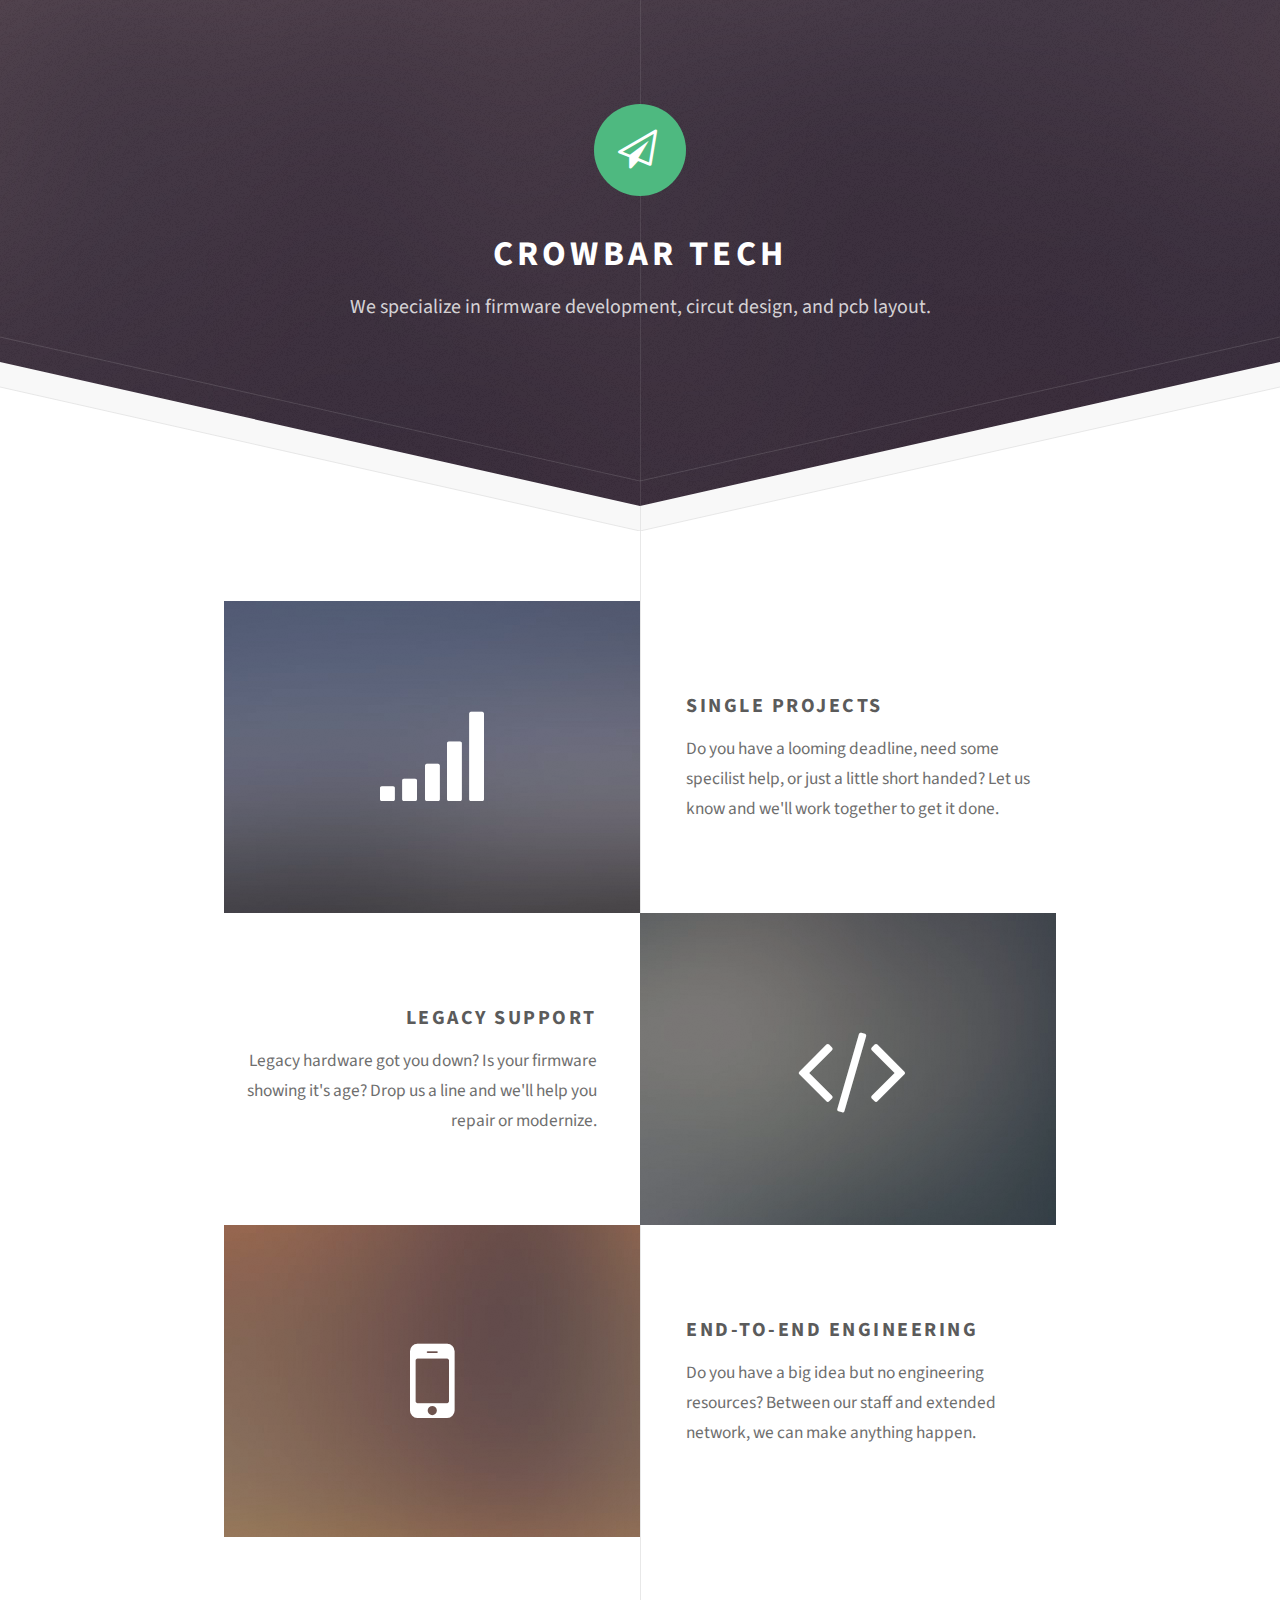
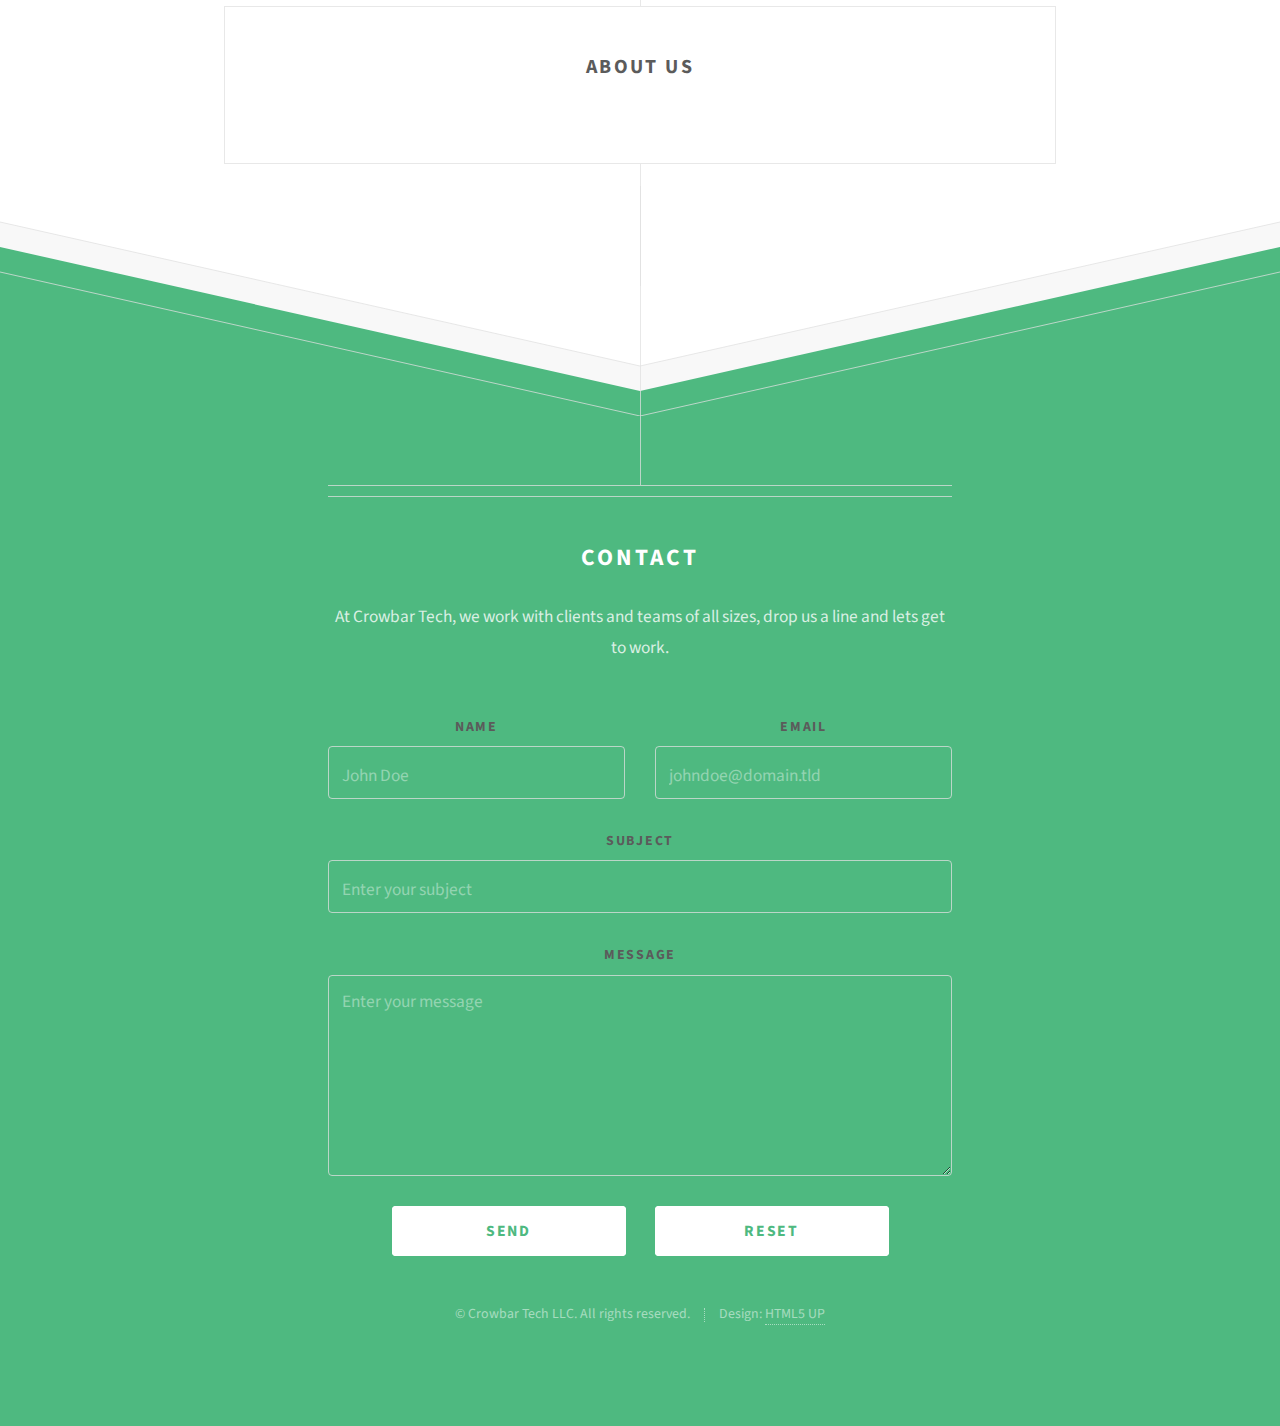
==== index.html @ d17c55ef "First pass for content" ====
<!DOCTYPE HTML>
<!--
  Directive by HTML5 UP
  html5up.net | @ajlkn
  Free for personal and commercial use under the CCA 3.0 license (html5up.net/license)
-->
<html>
  <head>
    <title>Crowbar Tech</title>
    <meta charset="utf-8" />
    <meta name="viewport" content="width=device-width, initial-scale=1" />
    <!--[if lte IE 8]><script src="assets/js/ie/html5shiv.js"></script><![endif]-->
    <link rel="stylesheet" href="assets/css/main.css" />
    <!--[if lte IE 8]><link rel="stylesheet" href="assets/css/ie8.css" /><![endif]-->
  </head>
  <body>

    <!-- Header -->
      <div id="header">
        <span class="logo icon fa-paper-plane-o"></span>
        <h1>Crowbar Tech</h1>
        <p>We specialize in firmware development, circut design, and pcb layout.
      </div>

    <!-- Main -->
      <div id="main">

        <!--
        <header class="major container 75%">
          <h2>We conduct experiments that
          <br />
          may or may not seriously
          <br />
          break the universe</h2>
        </header>
        --!>

        <div class="box alt container">
          <section class="feature left">
            <a href="#" class="image icon fa-signal"><img src="images/pic01.jpg" alt="" /></a>
            <div class="content">
              <h3>Single Projects</h3>
              <p>Do you have a looming deadline, need some specilist help, or just a little short handed? Let us know and we'll work together to get it done.</p>
            </div>
          </section>
          <section class="feature right">
            <a href="#" class="image icon fa-code"><img src="images/pic02.jpg" alt="" /></a>
            <div class="content">
              <h3>Legacy Support</h3>
              <p>Legacy hardware got you down? Is your firmware showing it's age? Drop us a line and we'll help you repair or modernize.</p>
            </div>
          </section>
          <section class="feature left">
            <a href="#" class="image icon fa-mobile"><img src="images/pic03.jpg" alt="" /></a>
            <div class="content">
              <h3>End-to-End Engineering</h3>
              <p>Do you have a big idea but no engineering resources? Between our staff and extended network, we can make anything happen.</p>
            </div>
          </section>
        </div>

        <div class="box container">
          <section>
            <header>
              <h3>About us</h3>
            </header>
            <p></p>
          </section>
          <!--
          <section>
            <header>
              <h3>Blockquote</h3>
            </header>
            <blockquote>Fringilla nisl. Donec accumsan interdum nisi, quis tincidunt felis sagittis eget.
            tempus euismod. Vestibulum ante ipsum primis in faucibus.</blockquote>
          </section>
          <section>
            <header>
              <h3>Divider</h3>
            </header>
            <p>Donec consectetur vestibulum dolor et pulvinar. Etiam vel felis enim, at viverra
            ligula. Ut porttitor sagittis lorem, quis eleifend nisi ornare vel. Praesent nec orci
            facilisis leo magna. Cras sit amet urna eros, id egestas urna. Quisque aliquam
            tempus euismod. Vestibulum ante ipsum primis in faucibus orci luctus et ultrices
            posuere cubilia.</p>
            <hr />
            <p>Donec consectetur vestibulum dolor et pulvinar. Etiam vel felis enim, at viverra
            ligula. Ut porttitor sagittis lorem, quis eleifend nisi ornare vel. Praesent nec orci
            facilisis leo magna. Cras sit amet urna eros, id egestas urna. Quisque aliquam
            tempus euismod. Vestibulum ante ipsum primis in faucibus orci luctus et ultrices
            posuere cubilia.</p>
          </section>
          <section>
            <header>
              <h3>Unordered List</h3>
            </header>
            <ul class="default">
              <li>Donec consectetur vestibulum dolor et pulvinar. Etiam vel felis enim, at viverra ligula. Ut porttitor sagittis lorem, quis eleifend nisi ornare vel.</li>
              <li>Donec consectetur vestibulum dolor et pulvinar. Etiam vel felis enim, at viverra ligula. Ut porttitor sagittis lorem, quis eleifend nisi ornare vel.</li>
              <li>Donec consectetur vestibulum dolor et pulvinar. Etiam vel felis enim, at viverra ligula. Ut porttitor sagittis lorem, quis eleifend nisi ornare vel.</li>
              <li>Donec consectetur vestibulum dolor et pulvinar. Etiam vel felis enim, at viverra ligula. Ut porttitor sagittis lorem, quis eleifend nisi ornare vel.</li>
            </ul>
          </section>
          <section>
            <header>
              <h3>Ordered List</h3>
            </header>
            <ol class="default">
              <li>Donec consectetur vestibulum dolor et pulvinar. Etiam vel felis enim, at viverra ligula. Ut porttitor sagittis lorem, quis eleifend nisi ornare vel.</li>
              <li>Donec consectetur vestibulum dolor et pulvinar. Etiam vel felis enim, at viverra ligula. Ut porttitor sagittis lorem, quis eleifend nisi ornare vel.</li>
              <li>Donec consectetur vestibulum dolor et pulvinar. Etiam vel felis enim, at viverra ligula. Ut porttitor sagittis lorem, quis eleifend nisi ornare vel.</li>
              <li>Donec consectetur vestibulum dolor et pulvinar. Etiam vel felis enim, at viverra ligula. Ut porttitor sagittis lorem, quis eleifend nisi ornare vel.</li>
            </ol>
          </section>
          <section>
            <header>
              <h3>Table</h3>
            </header>
            <div class="table-wrapper">
              <table class="default">
                <thead>
                  <tr>
                    <th>ID</th>
                    <th>Name</th>
                    <th>Description</th>
                    <th>Price</th>
                  </tr>
                </thead>
                <tbody>
                  <tr>
                    <td>45815</td>
                    <td>Something</td>
                    <td>Ut porttitor sagittis lorem, quis eleifend nisi ornare vel.</td>
                    <td>29.99</td>
                  </tr>
                  <tr>
                    <td>24524</td>
                    <td>Nothing</td>
                    <td>Ut porttitor sagittis lorem, quis eleifend nisi ornare vel.</td>
                    <td>19.99</td>
                  </tr>
                  <tr>
                    <td>45815</td>
                    <td>Something</td>
                    <td>Ut porttitor sagittis lorem, quis eleifend nisi ornare vel.</td>
                    <td>29.99</td>
                  </tr>
                  <tr>
                    <td>24524</td>
                    <td>Nothing</td>
                    <td>Ut porttitor sagittis lorem, quis eleifend nisi ornare vel.</td>
                    <td>19.99</td>
                  </tr>
                </tbody>
                <tfoot>
                  <tr>
                    <td colspan="3"></td>
                    <td>100.00</td>
                  </tr>
                </tfoot>
              </table>
            </div>
          </section>
          --!>
        </div>

        <!--
        <footer class="major container 75%">
          <h3>Get shady with science</h3>
          <p>Vitae natoque dictum etiam semper magnis enim feugiat amet curabitur tempor orci penatibus. Tellus erat mauris ipsum fermentum etiam vivamus.</p>
          <ul class="actions">
            <li><a href="#" class="button">Join our crew</a></li>
          </ul>
        </footer>
        --!>

      </div>

    <!-- Footer -->
      <div id="footer">
        <div class="container 75%">

          <header class="major last">
            <h2>Contact</h2>
          </header>

          <p>At Crowbar Tech, we work with clients and teams of all sizes, drop us a line and lets get to work.</p>

            <form action="https://formspree.io/cbjamo@gmail.com" method="post" action="#">
              <div class="row">
                <div class="6u 12u(mobilep)">
                  <label for="name">Name</label>
                  <input class="text" type="text" name="name" id="name" value="" placeholder="John Doe" />
                </div>
                <div class="6u 12u(mobilep)">
                  <label for="email">Email</label>
                  <input class="text" type="text" name="email" id="email" value="" placeholder="johndoe@domain.tld" />
                </div>
              </div>
              <div class="row">
                <div class="12u">
                  <label for="subject">Subject</label>
                  <input class="text" type="text" name="subject" id="subject" value="" placeholder="Enter your subject" />
                </div>
              </div>
              <div class="row">
                <div class="12u">
                  <label for="subject">Message</label>
                  <textarea name="message" id="message" placeholder="Enter your message" rows="6"></textarea>
                </div>
              </div>
              <div class="row">
                <div class="12u">
                  <ul class="actions">
                    <li><input type="submit" value="Send" /></li>
                    <li><input type="reset" value="Reset" class="alt" /></li>
                  </ul>
                </div>
              </div>
            </form>

          <!--
          <ul class="icons">
            <li><a href="#" class="icon fa-twitter"><span class="label">Twitter</span></a></li>
            <li><a href="#" class="icon fa-facebook"><span class="label">Facebook</span></a></li>
            <li><a href="#" class="icon fa-instagram"><span class="label">Instagram</span></a></li>
            <li><a href="#" class="icon fa-github"><span class="label">Github</span></a></li>
            <li><a href="#" class="icon fa-dribbble"><span class="label">Dribbble</span></a></li>
          </ul>
          --!>

          <ul class="copyright">
            <li>&copy; Crowbar Tech LLC. All rights reserved.</li><li>Design: <a href="http://html5up.net">HTML5 UP</a></li>
          </ul>

        </div>
      </div>

    <!-- Scripts -->
      <script src="assets/js/jquery.min.js"></script>
      <script src="assets/js/skel.min.js"></script>
      <script src="assets/js/util.js"></script>
      <!--[if lte IE 8]><script src="assets/js/ie/respond.min.js"></script><![endif]-->
      <script src="assets/js/main.js"></script>

  </body>
</html>
---- assets/css/main.css ----
@import url("font-awesome.min.css");
@import url("http://fonts.googleapis.com/css?family=Source+Sans+Pro:300,300italic,400,400italic,600,600italic,700,700italic");

/*
	Directive by HTML5 UP
	html5up.net | @ajlkn
	Free for personal and commercial use under the CCA 3.0 license (html5up.net/license)
*/

/* Reset */

	html, body, div, span, applet, object, iframe, h1, h2, h3, h4, h5, h6, p, blockquote, pre, a, abbr, acronym, address, big, cite, code, del, dfn, em, img, ins, kbd, q, s, samp, small, strike, strong, sub, sup, tt, var, b, u, i, center, dl, dt, dd, ol, ul, li, fieldset, form, label, legend, table, caption, tbody, tfoot, thead, tr, th, td, article, aside, canvas, details, embed, figure, figcaption, footer, header, hgroup, menu, nav, output, ruby, section, summary, time, mark, audio, video {
		margin: 0;
		padding: 0;
		border: 0;
		font-size: 100%;
		font: inherit;
		vertical-align: baseline;
	}

	article, aside, details, figcaption, figure, footer, header, hgroup, menu, nav, section {
		display: block;
	}

	body {
		line-height: 1;
	}

	ol, ul {
		list-style: none;
	}

	blockquote, q {
		quotes: none;
	}

	blockquote:before, blockquote:after, q:before, q:after {
		content: '';
		content: none;
	}

	table {
		border-collapse: collapse;
		border-spacing: 0;
	}

	body {
		-webkit-text-size-adjust: none;
	}

/* Box Model */

	*, *:before, *:after {
		-moz-box-sizing: border-box;
		-webkit-box-sizing: border-box;
		box-sizing: border-box;
	}

/* Containers */

	.container {
		margin-left: auto;
		margin-right: auto;
	}

	.container.\31 25\25 {
		width: 100%;
		max-width: 63.75em;
		min-width: 51em;
	}

	.container.\37 5\25 {
		width: 38.25em;
	}

	.container.\35 0\25 {
		width: 25.5em;
	}

	.container.\32 5\25 {
		width: 12.75em;
	}

	.container {
		width: 51em;
	}

	@media screen and (max-width: 1680px) {

		.container.\31 25\25 {
			width: 100%;
			max-width: 63.75em;
			min-width: 51em;
		}

		.container.\37 5\25 {
			width: 38.25em;
		}

		.container.\35 0\25 {
			width: 25.5em;
		}

		.container.\32 5\25 {
			width: 12.75em;
		}

		.container {
			width: 51em;
		}

	}

	@media screen and (max-width: 1280px) {

		.container.\31 25\25 {
			width: 100%;
			max-width: 60em;
			min-width: 48em;
		}

		.container.\37 5\25 {
			width: 36em;
		}

		.container.\35 0\25 {
			width: 24em;
		}

		.container.\32 5\25 {
			width: 12em;
		}

		.container {
			width: 48em;
		}

	}

	@media screen and (max-width: 980px) {

		.container.\31 25\25 {
			width: 100%;
			max-width: 118.75%;
			min-width: 95%;
		}

		.container.\37 5\25 {
			width: 71.25%;
		}

		.container.\35 0\25 {
			width: 47.5%;
		}

		.container.\32 5\25 {
			width: 23.75%;
		}

		.container {
			width: 95%;
		}

	}

	@media screen and (max-width: 840px) {

		.container.\31 25\25 {
			width: 100%;
			max-width: 118.75%;
			min-width: 95%;
		}

		.container.\37 5\25 {
			width: 71.25%;
		}

		.container.\35 0\25 {
			width: 47.5%;
		}

		.container.\32 5\25 {
			width: 23.75%;
		}

		.container {
			width: 95% !important;
		}

	}

	@media screen and (max-width: 736px) {

		.container.\31 25\25 {
			width: 100%;
			max-width: 112.5%;
			min-width: 90%;
		}

		.container.\37 5\25 {
			width: 67.5%;
		}

		.container.\35 0\25 {
			width: 45%;
		}

		.container.\32 5\25 {
			width: 22.5%;
		}

		.container {
			width: 90% !important;
		}

	}

	@media screen and (max-width: 480px) {

		.container.\31 25\25 {
			width: 100%;
			max-width: 125%;
			min-width: 100%;
		}

		.container.\37 5\25 {
			width: 75%;
		}

		.container.\35 0\25 {
			width: 50%;
		}

		.container.\32 5\25 {
			width: 25%;
		}

		.container {
			width: 100% !important;
		}

	}

/* Grid */

	.row {
		border-bottom: solid 1px transparent;
		-moz-box-sizing: border-box;
		-webkit-box-sizing: border-box;
		box-sizing: border-box;
	}

	.row > * {
		float: left;
		-moz-box-sizing: border-box;
		-webkit-box-sizing: border-box;
		box-sizing: border-box;
	}

	.row:after, .row:before {
		content: '';
		display: block;
		clear: both;
		height: 0;
	}

	.row.uniform > * > :first-child {
		margin-top: 0;
	}

	.row.uniform > * > :last-child {
		margin-bottom: 0;
	}

	.row.\30 \25 > * {
		padding: 0px 0 0 0px;
	}

	.row.\30 \25 {
		margin: 0px 0 -1px 0px;
	}

	.row.uniform.\30 \25 > * {
		padding: 0px 0 0 0px;
	}

	.row.uniform.\30 \25 {
		margin: 0px 0 -1px 0px;
	}

	.row > * {
		padding: 30px 0 0 30px;
	}

	.row {
		margin: -30px 0 -1px -30px;
	}

	.row.uniform > * {
		padding: 30px 0 0 30px;
	}

	.row.uniform {
		margin: -30px 0 -1px -30px;
	}

	.row.\32 00\25 > * {
		padding: 60px 0 0 60px;
	}

	.row.\32 00\25 {
		margin: -60px 0 -1px -60px;
	}

	.row.uniform.\32 00\25 > * {
		padding: 60px 0 0 60px;
	}

	.row.uniform.\32 00\25 {
		margin: -60px 0 -1px -60px;
	}

	.row.\31 50\25 > * {
		padding: 45px 0 0 45px;
	}

	.row.\31 50\25 {
		margin: -45px 0 -1px -45px;
	}

	.row.uniform.\31 50\25 > * {
		padding: 45px 0 0 45px;
	}

	.row.uniform.\31 50\25 {
		margin: -45px 0 -1px -45px;
	}

	.row.\35 0\25 > * {
		padding: 15px 0 0 15px;
	}

	.row.\35 0\25 {
		margin: -15px 0 -1px -15px;
	}

	.row.uniform.\35 0\25 > * {
		padding: 15px 0 0 15px;
	}

	.row.uniform.\35 0\25 {
		margin: -15px 0 -1px -15px;
	}

	.row.\32 5\25 > * {
		padding: 7.5px 0 0 7.5px;
	}

	.row.\32 5\25 {
		margin: -7.5px 0 -1px -7.5px;
	}

	.row.uniform.\32 5\25 > * {
		padding: 7.5px 0 0 7.5px;
	}

	.row.uniform.\32 5\25 {
		margin: -7.5px 0 -1px -7.5px;
	}

	.\31 2u, .\31 2u\24 {
		width: 100%;
		clear: none;
		margin-left: 0;
	}

	.\31 1u, .\31 1u\24 {
		width: 91.6666666667%;
		clear: none;
		margin-left: 0;
	}

	.\31 0u, .\31 0u\24 {
		width: 83.3333333333%;
		clear: none;
		margin-left: 0;
	}

	.\39 u, .\39 u\24 {
		width: 75%;
		clear: none;
		margin-left: 0;
	}

	.\38 u, .\38 u\24 {
		width: 66.6666666667%;
		clear: none;
		margin-left: 0;
	}

	.\37 u, .\37 u\24 {
		width: 58.3333333333%;
		clear: none;
		margin-left: 0;
	}

	.\36 u, .\36 u\24 {
		width: 50%;
		clear: none;
		margin-left: 0;
	}

	.\35 u, .\35 u\24 {
		width: 41.6666666667%;
		clear: none;
		margin-left: 0;
	}

	.\34 u, .\34 u\24 {
		width: 33.3333333333%;
		clear: none;
		margin-left: 0;
	}

	.\33 u, .\33 u\24 {
		width: 25%;
		clear: none;
		margin-left: 0;
	}

	.\32 u, .\32 u\24 {
		width: 16.6666666667%;
		clear: none;
		margin-left: 0;
	}

	.\31 u, .\31 u\24 {
		width: 8.3333333333%;
		clear: none;
		margin-left: 0;
	}

	.\31 2u\24 + *,
	.\31 1u\24 + *,
	.\31 0u\24 + *,
	.\39 u\24 + *,
	.\38 u\24 + *,
	.\37 u\24 + *,
	.\36 u\24 + *,
	.\35 u\24 + *,
	.\34 u\24 + *,
	.\33 u\24 + *,
	.\32 u\24 + *,
	.\31 u\24 + * {
		clear: left;
	}

	.\-11u {
		margin-left: 91.66667%;
	}

	.\-10u {
		margin-left: 83.33333%;
	}

	.\-9u {
		margin-left: 75%;
	}

	.\-8u {
		margin-left: 66.66667%;
	}

	.\-7u {
		margin-left: 58.33333%;
	}

	.\-6u {
		margin-left: 50%;
	}

	.\-5u {
		margin-left: 41.66667%;
	}

	.\-4u {
		margin-left: 33.33333%;
	}

	.\-3u {
		margin-left: 25%;
	}

	.\-2u {
		margin-left: 16.66667%;
	}

	.\-1u {
		margin-left: 8.33333%;
	}

	@media screen and (max-width: 1680px) {

		.row > * {
			padding: 30px 0 0 30px;
		}

		.row {
			margin: -30px 0 -1px -30px;
		}

		.row.uniform > * {
			padding: 30px 0 0 30px;
		}

		.row.uniform {
			margin: -30px 0 -1px -30px;
		}

		.row.\32 00\25 > * {
			padding: 60px 0 0 60px;
		}

		.row.\32 00\25 {
			margin: -60px 0 -1px -60px;
		}

		.row.uniform.\32 00\25 > * {
			padding: 60px 0 0 60px;
		}

		.row.uniform.\32 00\25 {
			margin: -60px 0 -1px -60px;
		}

		.row.\31 50\25 > * {
			padding: 45px 0 0 45px;
		}

		.row.\31 50\25 {
			margin: -45px 0 -1px -45px;
		}

		.row.uniform.\31 50\25 > * {
			padding: 45px 0 0 45px;
		}

		.row.uniform.\31 50\25 {
			margin: -45px 0 -1px -45px;
		}

		.row.\35 0\25 > * {
			padding: 15px 0 0 15px;
		}

		.row.\35 0\25 {
			margin: -15px 0 -1px -15px;
		}

		.row.uniform.\35 0\25 > * {
			padding: 15px 0 0 15px;
		}

		.row.uniform.\35 0\25 {
			margin: -15px 0 -1px -15px;
		}

		.row.\32 5\25 > * {
			padding: 7.5px 0 0 7.5px;
		}

		.row.\32 5\25 {
			margin: -7.5px 0 -1px -7.5px;
		}

		.row.uniform.\32 5\25 > * {
			padding: 7.5px 0 0 7.5px;
		}

		.row.uniform.\32 5\25 {
			margin: -7.5px 0 -1px -7.5px;
		}

		.\31 2u\28wide\29, .\31 2u\24\28wide\29 {
			width: 100%;
			clear: none;
			margin-left: 0;
		}

		.\31 1u\28wide\29, .\31 1u\24\28wide\29 {
			width: 91.6666666667%;
			clear: none;
			margin-left: 0;
		}

		.\31 0u\28wide\29, .\31 0u\24\28wide\29 {
			width: 83.3333333333%;
			clear: none;
			margin-left: 0;
		}

		.\39 u\28wide\29, .\39 u\24\28wide\29 {
			width: 75%;
			clear: none;
			margin-left: 0;
		}

		.\38 u\28wide\29, .\38 u\24\28wide\29 {
			width: 66.6666666667%;
			clear: none;
			margin-left: 0;
		}

		.\37 u\28wide\29, .\37 u\24\28wide\29 {
			width: 58.3333333333%;
			clear: none;
			margin-left: 0;
		}

		.\36 u\28wide\29, .\36 u\24\28wide\29 {
			width: 50%;
			clear: none;
			margin-left: 0;
		}

		.\35 u\28wide\29, .\35 u\24\28wide\29 {
			width: 41.6666666667%;
			clear: none;
			margin-left: 0;
		}

		.\34 u\28wide\29, .\34 u\24\28wide\29 {
			width: 33.3333333333%;
			clear: none;
			margin-left: 0;
		}

		.\33 u\28wide\29, .\33 u\24\28wide\29 {
			width: 25%;
			clear: none;
			margin-left: 0;
		}

		.\32 u\28wide\29, .\32 u\24\28wide\29 {
			width: 16.6666666667%;
			clear: none;
			margin-left: 0;
		}

		.\31 u\28wide\29, .\31 u\24\28wide\29 {
			width: 8.3333333333%;
			clear: none;
			margin-left: 0;
		}

		.\31 2u\24\28wide\29 + *,
		.\31 1u\24\28wide\29 + *,
		.\31 0u\24\28wide\29 + *,
		.\39 u\24\28wide\29 + *,
		.\38 u\24\28wide\29 + *,
		.\37 u\24\28wide\29 + *,
		.\36 u\24\28wide\29 + *,
		.\35 u\24\28wide\29 + *,
		.\34 u\24\28wide\29 + *,
		.\33 u\24\28wide\29 + *,
		.\32 u\24\28wide\29 + *,
		.\31 u\24\28wide\29 + * {
			clear: left;
		}

		.\-11u\28wide\29 {
			margin-left: 91.66667%;
		}

		.\-10u\28wide\29 {
			margin-left: 83.33333%;
		}

		.\-9u\28wide\29 {
			margin-left: 75%;
		}

		.\-8u\28wide\29 {
			margin-left: 66.66667%;
		}

		.\-7u\28wide\29 {
			margin-left: 58.33333%;
		}

		.\-6u\28wide\29 {
			margin-left: 50%;
		}

		.\-5u\28wide\29 {
			margin-left: 41.66667%;
		}

		.\-4u\28wide\29 {
			margin-left: 33.33333%;
		}

		.\-3u\28wide\29 {
			margin-left: 25%;
		}

		.\-2u\28wide\29 {
			margin-left: 16.66667%;
		}

		.\-1u\28wide\29 {
			margin-left: 8.33333%;
		}

	}

	@media screen and (max-width: 1280px) {

		.row > * {
			padding: 30px 0 0 30px;
		}

		.row {
			margin: -30px 0 -1px -30px;
		}

		.row.uniform > * {
			padding: 30px 0 0 30px;
		}

		.row.uniform {
			margin: -30px 0 -1px -30px;
		}

		.row.\32 00\25 > * {
			padding: 60px 0 0 60px;
		}

		.row.\32 00\25 {
			margin: -60px 0 -1px -60px;
		}

		.row.uniform.\32 00\25 > * {
			padding: 60px 0 0 60px;
		}

		.row.uniform.\32 00\25 {
			margin: -60px 0 -1px -60px;
		}

		.row.\31 50\25 > * {
			padding: 45px 0 0 45px;
		}

		.row.\31 50\25 {
			margin: -45px 0 -1px -45px;
		}

		.row.uniform.\31 50\25 > * {
			padding: 45px 0 0 45px;
		}

		.row.uniform.\31 50\25 {
			margin: -45px 0 -1px -45px;
		}

		.row.\35 0\25 > * {
			padding: 15px 0 0 15px;
		}

		.row.\35 0\25 {
			margin: -15px 0 -1px -15px;
		}

		.row.uniform.\35 0\25 > * {
			padding: 15px 0 0 15px;
		}

		.row.uniform.\35 0\25 {
			margin: -15px 0 -1px -15px;
		}

		.row.\32 5\25 > * {
			padding: 7.5px 0 0 7.5px;
		}

		.row.\32 5\25 {
			margin: -7.5px 0 -1px -7.5px;
		}

		.row.uniform.\32 5\25 > * {
			padding: 7.5px 0 0 7.5px;
		}

		.row.uniform.\32 5\25 {
			margin: -7.5px 0 -1px -7.5px;
		}

		.\31 2u\28normal\29, .\31 2u\24\28normal\29 {
			width: 100%;
			clear: none;
			margin-left: 0;
		}

		.\31 1u\28normal\29, .\31 1u\24\28normal\29 {
			width: 91.6666666667%;
			clear: none;
			margin-left: 0;
		}

		.\31 0u\28normal\29, .\31 0u\24\28normal\29 {
			width: 83.3333333333%;
			clear: none;
			margin-left: 0;
		}

		.\39 u\28normal\29, .\39 u\24\28normal\29 {
			width: 75%;
			clear: none;
			margin-left: 0;
		}

		.\38 u\28normal\29, .\38 u\24\28normal\29 {
			width: 66.6666666667%;
			clear: none;
			margin-left: 0;
		}

		.\37 u\28normal\29, .\37 u\24\28normal\29 {
			width: 58.3333333333%;
			clear: none;
			margin-left: 0;
		}

		.\36 u\28normal\29, .\36 u\24\28normal\29 {
			width: 50%;
			clear: none;
			margin-left: 0;
		}

		.\35 u\28normal\29, .\35 u\24\28normal\29 {
			width: 41.6666666667%;
			clear: none;
			margin-left: 0;
		}

		.\34 u\28normal\29, .\34 u\24\28normal\29 {
			width: 33.3333333333%;
			clear: none;
			margin-left: 0;
		}

		.\33 u\28normal\29, .\33 u\24\28normal\29 {
			width: 25%;
			clear: none;
			margin-left: 0;
		}

		.\32 u\28normal\29, .\32 u\24\28normal\29 {
			width: 16.6666666667%;
			clear: none;
			margin-left: 0;
		}

		.\31 u\28normal\29, .\31 u\24\28normal\29 {
			width: 8.3333333333%;
			clear: none;
			margin-left: 0;
		}

		.\31 2u\24\28normal\29 + *,
		.\31 1u\24\28normal\29 + *,
		.\31 0u\24\28normal\29 + *,
		.\39 u\24\28normal\29 + *,
		.\38 u\24\28normal\29 + *,
		.\37 u\24\28normal\29 + *,
		.\36 u\24\28normal\29 + *,
		.\35 u\24\28normal\29 + *,
		.\34 u\24\28normal\29 + *,
		.\33 u\24\28normal\29 + *,
		.\32 u\24\28normal\29 + *,
		.\31 u\24\28normal\29 + * {
			clear: left;
		}

		.\-11u\28normal\29 {
			margin-left: 91.66667%;
		}

		.\-10u\28normal\29 {
			margin-left: 83.33333%;
		}

		.\-9u\28normal\29 {
			margin-left: 75%;
		}

		.\-8u\28normal\29 {
			margin-left: 66.66667%;
		}

		.\-7u\28normal\29 {
			margin-left: 58.33333%;
		}

		.\-6u\28normal\29 {
			margin-left: 50%;
		}

		.\-5u\28normal\29 {
			margin-left: 41.66667%;
		}

		.\-4u\28normal\29 {
			margin-left: 33.33333%;
		}

		.\-3u\28normal\29 {
			margin-left: 25%;
		}

		.\-2u\28normal\29 {
			margin-left: 16.66667%;
		}

		.\-1u\28normal\29 {
			margin-left: 8.33333%;
		}

	}

	@media screen and (max-width: 980px) {

		.row > * {
			padding: 30px 0 0 30px;
		}

		.row {
			margin: -30px 0 -1px -30px;
		}

		.row.uniform > * {
			padding: 30px 0 0 30px;
		}

		.row.uniform {
			margin: -30px 0 -1px -30px;
		}

		.row.\32 00\25 > * {
			padding: 60px 0 0 60px;
		}

		.row.\32 00\25 {
			margin: -60px 0 -1px -60px;
		}

		.row.uniform.\32 00\25 > * {
			padding: 60px 0 0 60px;
		}

		.row.uniform.\32 00\25 {
			margin: -60px 0 -1px -60px;
		}

		.row.\31 50\25 > * {
			padding: 45px 0 0 45px;
		}

		.row.\31 50\25 {
			margin: -45px 0 -1px -45px;
		}

		.row.uniform.\31 50\25 > * {
			padding: 45px 0 0 45px;
		}

		.row.uniform.\31 50\25 {
			margin: -45px 0 -1px -45px;
		}

		.row.\35 0\25 > * {
			padding: 15px 0 0 15px;
		}

		.row.\35 0\25 {
			margin: -15px 0 -1px -15px;
		}

		.row.uniform.\35 0\25 > * {
			padding: 15px 0 0 15px;
		}

		.row.uniform.\35 0\25 {
			margin: -15px 0 -1px -15px;
		}

		.row.\32 5\25 > * {
			padding: 7.5px 0 0 7.5px;
		}

		.row.\32 5\25 {
			margin: -7.5px 0 -1px -7.5px;
		}

		.row.uniform.\32 5\25 > * {
			padding: 7.5px 0 0 7.5px;
		}

		.row.uniform.\32 5\25 {
			margin: -7.5px 0 -1px -7.5px;
		}

		.\31 2u\28narrow\29, .\31 2u\24\28narrow\29 {
			width: 100%;
			clear: none;
			margin-left: 0;
		}

		.\31 1u\28narrow\29, .\31 1u\24\28narrow\29 {
			width: 91.6666666667%;
			clear: none;
			margin-left: 0;
		}

		.\31 0u\28narrow\29, .\31 0u\24\28narrow\29 {
			width: 83.3333333333%;
			clear: none;
			margin-left: 0;
		}

		.\39 u\28narrow\29, .\39 u\24\28narrow\29 {
			width: 75%;
			clear: none;
			margin-left: 0;
		}

		.\38 u\28narrow\29, .\38 u\24\28narrow\29 {
			width: 66.6666666667%;
			clear: none;
			margin-left: 0;
		}

		.\37 u\28narrow\29, .\37 u\24\28narrow\29 {
			width: 58.3333333333%;
			clear: none;
			margin-left: 0;
		}

		.\36 u\28narrow\29, .\36 u\24\28narrow\29 {
			width: 50%;
			clear: none;
			margin-left: 0;
		}

		.\35 u\28narrow\29, .\35 u\24\28narrow\29 {
			width: 41.6666666667%;
			clear: none;
			margin-left: 0;
		}

		.\34 u\28narrow\29, .\34 u\24\28narrow\29 {
			width: 33.3333333333%;
			clear: none;
			margin-left: 0;
		}

		.\33 u\28narrow\29, .\33 u\24\28narrow\29 {
			width: 25%;
			clear: none;
			margin-left: 0;
		}

		.\32 u\28narrow\29, .\32 u\24\28narrow\29 {
			width: 16.6666666667%;
			clear: none;
			margin-left: 0;
		}

		.\31 u\28narrow\29, .\31 u\24\28narrow\29 {
			width: 8.3333333333%;
			clear: none;
			margin-left: 0;
		}

		.\31 2u\24\28narrow\29 + *,
		.\31 1u\24\28narrow\29 + *,
		.\31 0u\24\28narrow\29 + *,
		.\39 u\24\28narrow\29 + *,
		.\38 u\24\28narrow\29 + *,
		.\37 u\24\28narrow\29 + *,
		.\36 u\24\28narrow\29 + *,
		.\35 u\24\28narrow\29 + *,
		.\34 u\24\28narrow\29 + *,
		.\33 u\24\28narrow\29 + *,
		.\32 u\24\28narrow\29 + *,
		.\31 u\24\28narrow\29 + * {
			clear: left;
		}

		.\-11u\28narrow\29 {
			margin-left: 91.66667%;
		}

		.\-10u\28narrow\29 {
			margin-left: 83.33333%;
		}

		.\-9u\28narrow\29 {
			margin-left: 75%;
		}

		.\-8u\28narrow\29 {
			margin-left: 66.66667%;
		}

		.\-7u\28narrow\29 {
			margin-left: 58.33333%;
		}

		.\-6u\28narrow\29 {
			margin-left: 50%;
		}

		.\-5u\28narrow\29 {
			margin-left: 41.66667%;
		}

		.\-4u\28narrow\29 {
			margin-left: 33.33333%;
		}

		.\-3u\28narrow\29 {
			margin-left: 25%;
		}

		.\-2u\28narrow\29 {
			margin-left: 16.66667%;
		}

		.\-1u\28narrow\29 {
			margin-left: 8.33333%;
		}

	}

	@media screen and (max-width: 840px) {

		.row > * {
			padding: 20px 0 0 20px;
		}

		.row {
			margin: -20px 0 -1px -20px;
		}

		.row.uniform > * {
			padding: 20px 0 0 20px;
		}

		.row.uniform {
			margin: -20px 0 -1px -20px;
		}

		.row.\32 00\25 > * {
			padding: 40px 0 0 40px;
		}

		.row.\32 00\25 {
			margin: -40px 0 -1px -40px;
		}

		.row.uniform.\32 00\25 > * {
			padding: 40px 0 0 40px;
		}

		.row.uniform.\32 00\25 {
			margin: -40px 0 -1px -40px;
		}

		.row.\31 50\25 > * {
			padding: 30px 0 0 30px;
		}

		.row.\31 50\25 {
			margin: -30px 0 -1px -30px;
		}

		.row.uniform.\31 50\25 > * {
			padding: 30px 0 0 30px;
		}

		.row.uniform.\31 50\25 {
			margin: -30px 0 -1px -30px;
		}

		.row.\35 0\25 > * {
			padding: 10px 0 0 10px;
		}

		.row.\35 0\25 {
			margin: -10px 0 -1px -10px;
		}

		.row.uniform.\35 0\25 > * {
			padding: 10px 0 0 10px;
		}

		.row.uniform.\35 0\25 {
			margin: -10px 0 -1px -10px;
		}

		.row.\32 5\25 > * {
			padding: 5px 0 0 5px;
		}

		.row.\32 5\25 {
			margin: -5px 0 -1px -5px;
		}

		.row.uniform.\32 5\25 > * {
			padding: 5px 0 0 5px;
		}

		.row.uniform.\32 5\25 {
			margin: -5px 0 -1px -5px;
		}

		.\31 2u\28narrower\29, .\31 2u\24\28narrower\29 {
			width: 100%;
			clear: none;
			margin-left: 0;
		}

		.\31 1u\28narrower\29, .\31 1u\24\28narrower\29 {
			width: 91.6666666667%;
			clear: none;
			margin-left: 0;
		}

		.\31 0u\28narrower\29, .\31 0u\24\28narrower\29 {
			width: 83.3333333333%;
			clear: none;
			margin-left: 0;
		}

		.\39 u\28narrower\29, .\39 u\24\28narrower\29 {
			width: 75%;
			clear: none;
			margin-left: 0;
		}

		.\38 u\28narrower\29, .\38 u\24\28narrower\29 {
			width: 66.6666666667%;
			clear: none;
			margin-left: 0;
		}

		.\37 u\28narrower\29, .\37 u\24\28narrower\29 {
			width: 58.3333333333%;
			clear: none;
			margin-left: 0;
		}

		.\36 u\28narrower\29, .\36 u\24\28narrower\29 {
			width: 50%;
			clear: none;
			margin-left: 0;
		}

		.\35 u\28narrower\29, .\35 u\24\28narrower\29 {
			width: 41.6666666667%;
			clear: none;
			margin-left: 0;
		}

		.\34 u\28narrower\29, .\34 u\24\28narrower\29 {
			width: 33.3333333333%;
			clear: none;
			margin-left: 0;
		}

		.\33 u\28narrower\29, .\33 u\24\28narrower\29 {
			width: 25%;
			clear: none;
			margin-left: 0;
		}

		.\32 u\28narrower\29, .\32 u\24\28narrower\29 {
			width: 16.6666666667%;
			clear: none;
			margin-left: 0;
		}

		.\31 u\28narrower\29, .\31 u\24\28narrower\29 {
			width: 8.3333333333%;
			clear: none;
			margin-left: 0;
		}

		.\31 2u\24\28narrower\29 + *,
		.\31 1u\24\28narrower\29 + *,
		.\31 0u\24\28narrower\29 + *,
		.\39 u\24\28narrower\29 + *,
		.\38 u\24\28narrower\29 + *,
		.\37 u\24\28narrower\29 + *,
		.\36 u\24\28narrower\29 + *,
		.\35 u\24\28narrower\29 + *,
		.\34 u\24\28narrower\29 + *,
		.\33 u\24\28narrower\29 + *,
		.\32 u\24\28narrower\29 + *,
		.\31 u\24\28narrower\29 + * {
			clear: left;
		}

		.\-11u\28narrower\29 {
			margin-left: 91.66667%;
		}

		.\-10u\28narrower\29 {
			margin-left: 83.33333%;
		}

		.\-9u\28narrower\29 {
			margin-left: 75%;
		}

		.\-8u\28narrower\29 {
			margin-left: 66.66667%;
		}

		.\-7u\28narrower\29 {
			margin-left: 58.33333%;
		}

		.\-6u\28narrower\29 {
			margin-left: 50%;
		}

		.\-5u\28narrower\29 {
			margin-left: 41.66667%;
		}

		.\-4u\28narrower\29 {
			margin-left: 33.33333%;
		}

		.\-3u\28narrower\29 {
			margin-left: 25%;
		}

		.\-2u\28narrower\29 {
			margin-left: 16.66667%;
		}

		.\-1u\28narrower\29 {
			margin-left: 8.33333%;
		}

	}

	@media screen and (max-width: 736px) {

		.row > * {
			padding: 20px 0 0 20px;
		}

		.row {
			margin: -20px 0 -1px -20px;
		}

		.row.uniform > * {
			padding: 20px 0 0 20px;
		}

		.row.uniform {
			margin: -20px 0 -1px -20px;
		}

		.row.\32 00\25 > * {
			padding: 40px 0 0 40px;
		}

		.row.\32 00\25 {
			margin: -40px 0 -1px -40px;
		}

		.row.uniform.\32 00\25 > * {
			padding: 40px 0 0 40px;
		}

		.row.uniform.\32 00\25 {
			margin: -40px 0 -1px -40px;
		}

		.row.\31 50\25 > * {
			padding: 30px 0 0 30px;
		}

		.row.\31 50\25 {
			margin: -30px 0 -1px -30px;
		}

		.row.uniform.\31 50\25 > * {
			padding: 30px 0 0 30px;
		}

		.row.uniform.\31 50\25 {
			margin: -30px 0 -1px -30px;
		}

		.row.\35 0\25 > * {
			padding: 10px 0 0 10px;
		}

		.row.\35 0\25 {
			margin: -10px 0 -1px -10px;
		}

		.row.uniform.\35 0\25 > * {
			padding: 10px 0 0 10px;
		}

		.row.uniform.\35 0\25 {
			margin: -10px 0 -1px -10px;
		}

		.row.\32 5\25 > * {
			padding: 5px 0 0 5px;
		}

		.row.\32 5\25 {
			margin: -5px 0 -1px -5px;
		}

		.row.uniform.\32 5\25 > * {
			padding: 5px 0 0 5px;
		}

		.row.uniform.\32 5\25 {
			margin: -5px 0 -1px -5px;
		}

		.\31 2u\28mobile\29, .\31 2u\24\28mobile\29 {
			width: 100%;
			clear: none;
			margin-left: 0;
		}

		.\31 1u\28mobile\29, .\31 1u\24\28mobile\29 {
			width: 91.6666666667%;
			clear: none;
			margin-left: 0;
		}

		.\31 0u\28mobile\29, .\31 0u\24\28mobile\29 {
			width: 83.3333333333%;
			clear: none;
			margin-left: 0;
		}

		.\39 u\28mobile\29, .\39 u\24\28mobile\29 {
			width: 75%;
			clear: none;
			margin-left: 0;
		}

		.\38 u\28mobile\29, .\38 u\24\28mobile\29 {
			width: 66.6666666667%;
			clear: none;
			margin-left: 0;
		}

		.\37 u\28mobile\29, .\37 u\24\28mobile\29 {
			width: 58.3333333333%;
			clear: none;
			margin-left: 0;
		}

		.\36 u\28mobile\29, .\36 u\24\28mobile\29 {
			width: 50%;
			clear: none;
			margin-left: 0;
		}

		.\35 u\28mobile\29, .\35 u\24\28mobile\29 {
			width: 41.6666666667%;
			clear: none;
			margin-left: 0;
		}

		.\34 u\28mobile\29, .\34 u\24\28mobile\29 {
			width: 33.3333333333%;
			clear: none;
			margin-left: 0;
		}

		.\33 u\28mobile\29, .\33 u\24\28mobile\29 {
			width: 25%;
			clear: none;
			margin-left: 0;
		}

		.\32 u\28mobile\29, .\32 u\24\28mobile\29 {
			width: 16.6666666667%;
			clear: none;
			margin-left: 0;
		}

		.\31 u\28mobile\29, .\31 u\24\28mobile\29 {
			width: 8.3333333333%;
			clear: none;
			margin-left: 0;
		}

		.\31 2u\24\28mobile\29 + *,
		.\31 1u\24\28mobile\29 + *,
		.\31 0u\24\28mobile\29 + *,
		.\39 u\24\28mobile\29 + *,
		.\38 u\24\28mobile\29 + *,
		.\37 u\24\28mobile\29 + *,
		.\36 u\24\28mobile\29 + *,
		.\35 u\24\28mobile\29 + *,
		.\34 u\24\28mobile\29 + *,
		.\33 u\24\28mobile\29 + *,
		.\32 u\24\28mobile\29 + *,
		.\31 u\24\28mobile\29 + * {
			clear: left;
		}

		.\-11u\28mobile\29 {
			margin-left: 91.66667%;
		}

		.\-10u\28mobile\29 {
			margin-left: 83.33333%;
		}

		.\-9u\28mobile\29 {
			margin-left: 75%;
		}

		.\-8u\28mobile\29 {
			margin-left: 66.66667%;
		}

		.\-7u\28mobile\29 {
			margin-left: 58.33333%;
		}

		.\-6u\28mobile\29 {
			margin-left: 50%;
		}

		.\-5u\28mobile\29 {
			margin-left: 41.66667%;
		}

		.\-4u\28mobile\29 {
			margin-left: 33.33333%;
		}

		.\-3u\28mobile\29 {
			margin-left: 25%;
		}

		.\-2u\28mobile\29 {
			margin-left: 16.66667%;
		}

		.\-1u\28mobile\29 {
			margin-left: 8.33333%;
		}

	}

	@media screen and (max-width: 480px) {

		.row > * {
			padding: 20px 0 0 20px;
		}

		.row {
			margin: -20px 0 -1px -20px;
		}

		.row.uniform > * {
			padding: 20px 0 0 20px;
		}

		.row.uniform {
			margin: -20px 0 -1px -20px;
		}

		.row.\32 00\25 > * {
			padding: 40px 0 0 40px;
		}

		.row.\32 00\25 {
			margin: -40px 0 -1px -40px;
		}

		.row.uniform.\32 00\25 > * {
			padding: 40px 0 0 40px;
		}

		.row.uniform.\32 00\25 {
			margin: -40px 0 -1px -40px;
		}

		.row.\31 50\25 > * {
			padding: 30px 0 0 30px;
		}

		.row.\31 50\25 {
			margin: -30px 0 -1px -30px;
		}

		.row.uniform.\31 50\25 > * {
			padding: 30px 0 0 30px;
		}

		.row.uniform.\31 50\25 {
			margin: -30px 0 -1px -30px;
		}

		.row.\35 0\25 > * {
			padding: 10px 0 0 10px;
		}

		.row.\35 0\25 {
			margin: -10px 0 -1px -10px;
		}

		.row.uniform.\35 0\25 > * {
			padding: 10px 0 0 10px;
		}

		.row.uniform.\35 0\25 {
			margin: -10px 0 -1px -10px;
		}

		.row.\32 5\25 > * {
			padding: 5px 0 0 5px;
		}

		.row.\32 5\25 {
			margin: -5px 0 -1px -5px;
		}

		.row.uniform.\32 5\25 > * {
			padding: 5px 0 0 5px;
		}

		.row.uniform.\32 5\25 {
			margin: -5px 0 -1px -5px;
		}

		.\31 2u\28mobilep\29, .\31 2u\24\28mobilep\29 {
			width: 100%;
			clear: none;
			margin-left: 0;
		}

		.\31 1u\28mobilep\29, .\31 1u\24\28mobilep\29 {
			width: 91.6666666667%;
			clear: none;
			margin-left: 0;
		}

		.\31 0u\28mobilep\29, .\31 0u\24\28mobilep\29 {
			width: 83.3333333333%;
			clear: none;
			margin-left: 0;
		}

		.\39 u\28mobilep\29, .\39 u\24\28mobilep\29 {
			width: 75%;
			clear: none;
			margin-left: 0;
		}

		.\38 u\28mobilep\29, .\38 u\24\28mobilep\29 {
			width: 66.6666666667%;
			clear: none;
			margin-left: 0;
		}

		.\37 u\28mobilep\29, .\37 u\24\28mobilep\29 {
			width: 58.3333333333%;
			clear: none;
			margin-left: 0;
		}

		.\36 u\28mobilep\29, .\36 u\24\28mobilep\29 {
			width: 50%;
			clear: none;
			margin-left: 0;
		}

		.\35 u\28mobilep\29, .\35 u\24\28mobilep\29 {
			width: 41.6666666667%;
			clear: none;
			margin-left: 0;
		}

		.\34 u\28mobilep\29, .\34 u\24\28mobilep\29 {
			width: 33.3333333333%;
			clear: none;
			margin-left: 0;
		}

		.\33 u\28mobilep\29, .\33 u\24\28mobilep\29 {
			width: 25%;
			clear: none;
			margin-left: 0;
		}

		.\32 u\28mobilep\29, .\32 u\24\28mobilep\29 {
			width: 16.6666666667%;
			clear: none;
			margin-left: 0;
		}

		.\31 u\28mobilep\29, .\31 u\24\28mobilep\29 {
			width: 8.3333333333%;
			clear: none;
			margin-left: 0;
		}

		.\31 2u\24\28mobilep\29 + *,
		.\31 1u\24\28mobilep\29 + *,
		.\31 0u\24\28mobilep\29 + *,
		.\39 u\24\28mobilep\29 + *,
		.\38 u\24\28mobilep\29 + *,
		.\37 u\24\28mobilep\29 + *,
		.\36 u\24\28mobilep\29 + *,
		.\35 u\24\28mobilep\29 + *,
		.\34 u\24\28mobilep\29 + *,
		.\33 u\24\28mobilep\29 + *,
		.\32 u\24\28mobilep\29 + *,
		.\31 u\24\28mobilep\29 + * {
			clear: left;
		}

		.\-11u\28mobilep\29 {
			margin-left: 91.66667%;
		}

		.\-10u\28mobilep\29 {
			margin-left: 83.33333%;
		}

		.\-9u\28mobilep\29 {
			margin-left: 75%;
		}

		.\-8u\28mobilep\29 {
			margin-left: 66.66667%;
		}

		.\-7u\28mobilep\29 {
			margin-left: 58.33333%;
		}

		.\-6u\28mobilep\29 {
			margin-left: 50%;
		}

		.\-5u\28mobilep\29 {
			margin-left: 41.66667%;
		}

		.\-4u\28mobilep\29 {
			margin-left: 33.33333%;
		}

		.\-3u\28mobilep\29 {
			margin-left: 25%;
		}

		.\-2u\28mobilep\29 {
			margin-left: 16.66667%;
		}

		.\-1u\28mobilep\29 {
			margin-left: 8.33333%;
		}

	}

/* Basic */

	html, body {
		height: 100%;
	}

	body {
		background: #ffffff;
	}

		body.is-loading * {
			-moz-transition: none !important;
			-webkit-transition: none !important;
			-ms-transition: none !important;
			transition: none !important;
			-moz-animation: none !important;
			-webkit-animation: none !important;
			-ms-animation: none !important;
			animation: none !important;
		}

	body, input, select, textarea {
		color: #6e6e6e;
		font-family: 'Source Sans Pro', sans-serif;
		font-size: 16pt;
		font-weight: 400;
		line-height: 1.75em;
	}

	a {
		-moz-transition: color 0.2s ease-in-out, border-bottom-color 0.2s ease-in-out;
		-webkit-transition: color 0.2s ease-in-out, border-bottom-color 0.2s ease-in-out;
		-ms-transition: color 0.2s ease-in-out, border-bottom-color 0.2s ease-in-out;
		transition: color 0.2s ease-in-out, border-bottom-color 0.2s ease-in-out;
		border-bottom: dotted 1px;
		color: #4eb980;
		text-decoration: none;
	}

		a:hover {
			border-bottom-color: transparent;
		}

	strong, b {
		font-weight: 600;
		color: #5b5b5b;
	}

	em, i {
		font-style: italic;
	}

	p, ul, ol, dl, table, blockquote, form {
		margin: 0 0 2em 0;
	}

	h1, h2, h3, h4, h5, h6 {
		color: #5b5b5b;
		font-weight: 700;
		letter-spacing: 0.125em;
		line-height: 1.75em;
		margin-bottom: 1em;
		text-transform: uppercase;
		text-align: center;
	}

		h1 a, h2 a, h3 a, h4 a, h5 a, h6 a {
			color: inherit;
			text-decoration: none;
		}

	h2 {
		font-size: 1.75em;
	}

	h3 {
		font-size: 1.5em;
	}

	sub {
		font-size: 0.8em;
		position: relative;
		top: 0.5em;
	}

	sup {
		font-size: 0.8em;
		position: relative;
		top: -0.5em;
	}

	hr {
		border: 0;
		border-top: solid 1px rgba(224, 224, 224, 0.75);
		margin-bottom: 1.5em;
	}

	blockquote {
		border-left: solid 0.5em rgba(224, 224, 224, 0.75);
		font-style: italic;
		padding: 1em 0 1em 2em;
	}

/* Section/Article */

	section.special, article.special {
		text-align: center;
	}

	header {
		text-align: center;
	}

		header p {
			position: relative;
			top: -1em;
			color: #888888;
			text-transform: uppercase;
			letter-spacing: 0.075em;
		}

		header.major {
			border-bottom-width: 1px;
			border-color: rgba(224, 224, 224, 0.75);
			border-style: solid;
			border-top-width: 1px;
			margin-bottom: 6em;
			padding: 4em 0;
			position: relative;
		}

			header.major:before, header.major:after {
				background: rgba(224, 224, 224, 0.75);
				content: '';
				display: block;
				height: 1px;
				left: 0;
				position: absolute;
				width: 100%;
			}

			header.major:before {
				top: 10px;
			}

			header.major:after {
				bottom: 10px;
			}

			header.major h2 {
				margin: 0;
			}

			header.major p {
				top: 0;
				margin: 1.5em 0 0 0;
				padding: 1.5em 1.5em 0 1.5em;
				font-size: 1.5em;
				line-height: 1.75em;
				border-top: solid 1px rgba(224, 224, 224, 0.75);
				display: inline-block;
			}

			header.major.last {
				border-bottom: 0;
				margin-bottom: 0;
				padding-bottom: 0;
			}

				header.major.last:after {
					display: none;
				}

				header.major.last h2 {
					margin-bottom: 1em;
				}

	footer {
		text-align: center;
	}

		footer.major {
			border-bottom-width: 1px;
			border-color: rgba(224, 224, 224, 0.75);
			border-style: solid;
			border-top-width: 1px;
			margin-top: 6em;
			padding: 4em 0;
			position: relative;
		}

			footer.major:before, footer.major:after {
				background: rgba(224, 224, 224, 0.75);
				content: '';
				display: block;
				height: 1px;
				left: 0;
				position: absolute;
				width: 100%;
			}

			footer.major:before {
				top: 10px;
			}

			footer.major:after {
				bottom: 10px;
			}

/* Form */

	label {
		display: block;
		color: #5b5b5b;
		font-size: 0.8em;
		font-weight: 700;
		letter-spacing: 0.125em;
		line-height: 1.75em;
		text-transform: uppercase;
		margin: 0 0 0.5em 0;
	}

	input[type="text"],
	input[type="password"],
	input[type="email"],
	select,
	textarea {
		-moz-appearance: none;
		-webkit-appearance: none;
		-ms-appearance: none;
		appearance: none;
		-moz-transition: background-color 0.2s ease-in-out;
		-webkit-transition: background-color 0.2s ease-in-out;
		-ms-transition: background-color 0.2s ease-in-out;
		transition: background-color 0.2s ease-in-out;
		background: none;
		border-radius: 4px;
		border: 0;
		border: solid 1px rgba(224, 224, 224, 0.75);
		color: inherit;
		display: block;
		outline: 0;
		padding: 0.75em;
		text-decoration: none;
		width: 100%;
		opacity: 1;
	}

		input[type="text"]:focus,
		input[type="password"]:focus,
		input[type="email"]:focus,
		select:focus,
		textarea:focus {
			background: rgba(224, 224, 224, 0.15);
			border-color: #4eb980;
		}

	input[type="text"],
	input[type="password"],
	input[type="email"],
	select {
		line-height: 1em;
	}

	textarea {
		padding: 0.5em 0.75em;
	}

	::-webkit-input-placeholder {
		color: inherit;
		opacity: 0.5;
		position: relative;
		top: 3px;
	}

	:-moz-placeholder {
		color: inherit;
		opacity: 0.5;
	}

	::-moz-placeholder {
		color: inherit;
		opacity: 0.5;
	}

	:-ms-input-placeholder {
		color: inherit;
		opacity: 0.5;
	}

	.formerize-placeholder {
		color: rgba(110, 110, 110, 0.5) !important;
	}

/* Image */

	.image {
		border: 0;
		display: inline-block;
		position: relative;
	}

		.image:after {
			-moz-transition: opacity 0.25s ease-in-out;
			-webkit-transition: opacity 0.25s ease-in-out;
			-ms-transition: opacity 0.25s ease-in-out;
			transition: opacity 0.25s ease-in-out;
			background-image: url("images/overlay.png");
			content: '';
			display: block;
			height: 100%;
			left: 0;
			opacity: 0.2;
			position: absolute;
			top: 0;
			width: 100%;
		}

		.image img {
			display: block;
		}

		.image.fit {
			display: block;
		}

			.image.fit img {
				display: block;
				width: 100%;
			}

		.image.feature {
			display: block;
			margin: 0 0 2em 0;
		}

			.image.feature img {
				display: block;
				width: 100%;
			}

		.image.icon {
			-moz-perspective: 500px;
			-webkit-perspective: 500px;
			-ms-perspective: 500px;
			perspective: 500px;
		}

			.image.icon:before {
				-moz-transition: -moz-transform 0.1s ease-in-out, font-size 0.1s ease-in-out;
				-webkit-transition: -webkit-transform 0.1s ease-in-out, font-size 0.1s ease-in-out;
				-ms-transition: -ms-transform 0.1s ease-in-out, font-size 0.1s ease-in-out;
				transition: transform 0.1s ease-in-out, font-size 0.1s ease-in-out;
				color: #fff;
				font-size: 6em;
				height: 1em;
				left: 50%;
				line-height: 1em;
				margin: -0.5em 0 0 -0.5em;
				position: absolute;
				text-align: center;
				top: 50%;
				width: 1em;
				z-index: 1;
			}

			.image.icon:hover:before {
				-moz-transform: translateZ(1em);
				-webkit-transform: translateZ(1em);
				-ms-transform: translateZ(1em);
				transform: translateZ(1em);
			}

			.image.icon:hover:after {
				opacity: 1;
			}

	span.image.icon {
		cursor: default;
	}

/* Icon */

	.icon {
		text-decoration: none;
		border-bottom: none;
		position: relative;
	}

		.icon:before {
			-moz-osx-font-smoothing: grayscale;
			-webkit-font-smoothing: antialiased;
			font-family: FontAwesome;
			font-style: normal;
			font-weight: normal;
			text-transform: none !important;
		}

		.icon > .label {
			display: none;
		}

/* List */

	ol.default {
		list-style: decimal;
		padding-left: 1.25em;
	}

		ol.default li {
			padding-left: 0.25em;
		}

	ul.default {
		list-style: disc;
		padding-left: 1em;
	}

		ul.default li {
			padding-left: 0.5em;
		}

	ul.icons {
		cursor: default;
	}

		ul.icons li {
			display: inline-block;
			font-size: 1.25em;
			line-height: 1em;
			padding-left: 0.5em;
		}

			ul.icons li:first-child {
				padding-left: 0;
			}

			ul.icons li a, ul.icons li span {
				-moz-transition: background-color 0.2s ease-in-out;
				-webkit-transition: background-color 0.2s ease-in-out;
				-ms-transition: background-color 0.2s ease-in-out;
				transition: background-color 0.2s ease-in-out;
				border-radius: 100%;
				border: solid 1px rgba(224, 224, 224, 0.75);
				display: inline-block;
				height: 2em;
				line-height: 2em;
				text-align: center;
				width: 2em;
			}

				ul.icons li a:hover, ul.icons li span:hover {
					background: rgba(224, 224, 224, 0.15);
				}

	ul.actions {
		cursor: default;
		text-align: center;
	}

		ul.actions:last-child {
			margin-bottom: 0;
		}

		ul.actions li {
			display: inline-block;
			padding: 0 0 0 1.5em;
		}

			ul.actions li:first-child {
				padding: 0;
			}

		ul.actions.vertical li {
			display: block;
			padding: 1.5em 0 0 0;
		}

			ul.actions.vertical li:first-child {
				padding: 0;
			}

/* Table */

	.table-wrapper {
		overflow-x: auto;
		-webkit-overflow-scrolling: touch;
	}

	table {
		width: 100%;
	}

		table.default {
			width: 100%;
		}

			table.default tbody tr {
				border-bottom: solid 1px rgba(224, 224, 224, 0.75);
			}

				table.default tbody tr:nth-child(2n - 1) {
					background: rgba(224, 224, 224, 0.15);
				}

			table.default td {
				padding: 0.5em 1em 0.5em 1em;
			}

			table.default th {
				color: #5b5b5b;
				font-size: 0.8em;
				font-weight: 700;
				letter-spacing: 0.125em;
				line-height: 1.75em;
				padding: 0.5em 1em 0.5em 1em;
				text-align: left;
				text-transform: uppercase;
			}

			table.default thead {
				border-bottom: solid 1px rgba(224, 224, 224, 0.75);
			}

/* Button */

	input[type="submit"],
	input[type="reset"],
	input[type="button"],
	.button {
		-moz-appearance: none;
		-webkit-appearance: none;
		-ms-appearance: none;
		appearance: none;
		-moz-transition: color 0.2s ease-in-out, background-color 0.2s ease-in-out;
		-webkit-transition: color 0.2s ease-in-out, background-color 0.2s ease-in-out;
		-ms-transition: color 0.2s ease-in-out, background-color 0.2s ease-in-out;
		transition: color 0.2s ease-in-out, background-color 0.2s ease-in-out;
		background: #544d55;
		border-radius: 4px;
		border: 0;
		color: #ffffff;
		cursor: pointer;
		display: inline-block;
		font-size: 0.9em;
		font-weight: 700;
		letter-spacing: 0.125em;
		line-height: 3.25em;
		min-width: 15em;
		padding: 0 1.5em;
		text-align: center;
		text-decoration: none;
		text-transform: uppercase;
	}

		input[type="submit"]:hover,
		input[type="reset"]:hover,
		input[type="button"]:hover,
		.button:hover {
			background: #6e6570;
		}

		input[type="submit"]:active,
		input[type="reset"]:active,
		input[type="button"]:active,
		.button:active {
			background: #474148;
		}

		input[type="submit"].alt,
		input[type="reset"].alt,
		input[type="button"].alt,
		.button.alt {
			background: none;
			box-shadow: inset 0 0 0 1px rgba(224, 224, 224, 0.75);
			color: #544d55;
		}

			input[type="submit"].alt:hover,
			input[type="reset"].alt:hover,
			input[type="button"].alt:hover,
			.button.alt:hover {
				background: rgba(224, 224, 224, 0.15);
			}

			input[type="submit"].alt:active,
			input[type="reset"].alt:active,
			input[type="button"].alt:active,
			.button.alt:active {
				background: rgba(224, 224, 224, 0.35);
			}

		input[type="submit"].fit,
		input[type="reset"].fit,
		input[type="button"].fit,
		.button.fit {
			width: 100%;
		}

		input[type="submit"].small,
		input[type="reset"].small,
		input[type="button"].small,
		.button.small {
			font-size: 0.8em;
		}

/* Box */

	.box {
		background: #ffffff;
		border: solid 1px rgba(224, 224, 224, 0.75);
		margin-bottom: 6em;
		padding: 3.5em;
	}

		.box.alt {
			background: none;
			border: none;
			padding: 0;
		}

/* Feature */

	.feature {
		position: relative;
		height: 20em;
	}

		.feature:after {
			clear: both;
			content: '';
			display: block;
		}

		.feature h3, .feature h4, .feature h5, .feature h6 {
			text-align: inherit;
		}

		.feature .image {
			display: inline-block;
			height: 100%;
			overflow: hidden;
			position: relative;
			width: 50%;
		}

			.feature .image img {
				display: block;
				min-height: 100%;
				min-width: 100%;
				position: absolute;
			}

		.feature:before {
			background: blue;
			content: '';
			display: inline-block;
			height: 100%;
			vertical-align: middle;
		}

		.feature .content {
			display: inline-block;
			padding: 3.5em;
			vertical-align: middle;
			width: 48%;
		}

			.feature .content h3 {
				margin-bottom: 0.5em;
			}

			.feature .content :last-child {
				margin: 0;
			}

		.feature.left {
			text-align: left;
		}

			.feature.left .image {
				float: left;
			}

				.feature.left .image img {
					right: 0;
					top: 0;
				}

			.feature.left .content {
				padding-right: 0;
			}

		.feature.right {
			text-align: right;
		}

			.feature.right .image {
				float: right;
			}

				.feature.right .image img {
					left: 0;
					top: 0;
				}

			.feature.right .content {
				padding-left: 0;
			}

		.feature.long .content {
			padding-top: 0;
		}

/* Header */

	#header {
		background-attachment: scroll,							scroll,					fixed;
		background-image: url("images/top-3200.svg"), url("images/overlay.png"), url("../../images/header.jpg");
		background-position: bottom center,					top left,				center center;
		background-repeat: repeat-x,						repeat,					no-repeat;
		background-size: 3200px 460px,					auto,					cover;
		color: rgba(255, 255, 255, 0.8);
		padding: 10em 0 20em 0;
		position: relative;
		text-align: center;
	}

		#header:before, #header:after {
			background: rgba(224, 224, 224, 0.75);
			content: '';
			left: 50%;
			position: absolute;
			width: 1px;
			z-index: 0;
		}

		#header:before {
			height: calc(100% - 50px);
			opacity: 0.15;
			top: 0;
		}

		#header:after {
			bottom: 0;
			height: 50px;
		}

		#header a {
			border-bottom-color: rgba(255, 255, 255, 0.35);
			color: rgba(255, 255, 255, 0.8);
		}

			#header a:hover {
				border-bottom-color: transparent;
				color: #4eb980;
			}

		#header strong, #header b {
			color: #ffffff;
		}

		#header h1, #header h2, #header h3, #header h4, #header h5, #header h6 {
			color: #ffffff;
		}

		#header input[type="submit"],
		#header input[type="reset"],
		#header input[type="button"],
		#header .button {
			background: #ffffff;
			color: #544d55;
		}

		#header .logo {
			background: #4eb980;
			border-radius: 100%;
			color: #ffffff;
			cursor: default;
			display: inline-block;
			font-size: 2.25em;
			height: 2.35em;
			line-height: 2.35em;
			margin: 0 0 0.75em 0;
			text-align: center;
			width: 2.35em;
		}

			#header .logo.fa-paper-plane-o:before {
				left: -0.075em;
				position: relative;
			}

		#header h1 {
			font-size: 2.5em;
			margin: 0;
		}

		#header p {
			font-size: 1.5em;
			line-height: 1.5em;
			margin: 0.25em 0 0 0;
		}

/* Footer */

	#footer {
		background-attachment: scroll;
		background-color: #4eb980;
		background-image: url("images/bottom-3200.svg");
		background-position: top center;
		background-repeat: repeat-x;
		background-size: 3200px 460px;
		color: rgba(255, 255, 255, 0.8);
		/*
			Since the SVG background occupies a lot of vertical space, we'll
			add additional top padding (to move our content out of its way)
			and a negative margin (to move everything up a bit).
		*/

		margin-top: -260px;
		padding: calc(460px + 6em) 0 10em 0;
		position: relative;
		text-align: center;
	}

		#footer:before {
			background: rgba(224, 224, 224, 0.75);
			content: '';
			height: calc(460px + 6em);
			left: 50%;
			position: absolute;
			top: 0;
			width: 1px;
			z-index: 0;
		}

		#footer a {
			color: #ffffff;
		}

		#footer strong, #footer b {
			color: #ffffff;
		}

		#footer h1, #footer h2, #footer h3, #footer h4, #footer h5, #footer h6 {
			color: #ffffff;
		}

		#footer header p {
			color: rgba(255, 255, 255, 0.5);
		}

		#footer input[type="submit"],
		#footer input[type="reset"],
		#footer input[type="button"],
		#footer .button {
			background: #ffffff;
			box-shadow: inset 0 0 0 1px #ffffff;
			color: #4eb980;
		}

			#footer input[type="submit"]:hover,
			#footer input[type="reset"]:hover,
			#footer input[type="button"]:hover,
			#footer .button:hover {
				background: rgba(224, 224, 224, 0.15);
				color: #ffffff;
			}

		#footer input[type="text"]:focus,
		#footer input[type="password"]:focus,
		#footer input[type="email"]:focus,
		#footer select:focus,
		#footer textarea:focus {
			border-color: #ffffff;
		}

		#footer .formerize-placeholder {
			color: rgba(255, 255, 255, 0.3) !important;
		}

		#footer form {
			margin: 3em 0;
		}

		#footer .copyright {
			color: rgba(255, 255, 255, 0.5);
			font-size: 0.8em;
			line-height: 1em;
			margin: 3em 0 0 0;
		}

			#footer .copyright li {
				border-left: dotted 1px;
				display: inline-block;
				margin-left: 1em;
				padding-left: 1em;
			}

				#footer .copyright li:first-child {
					padding: 0;
					margin: 0;
					border: 0;
				}

				#footer .copyright li a, #footer .copyright li span {
					color: inherit;
				}

					#footer .copyright li a:hover, #footer .copyright li span:hover {
						color: #ffffff;
					}

/* Main */

	#main {
		padding: 6em 0 5em 0;
		position: relative;
		z-index: 1;
	}

		#main:before {
			background: rgba(224, 224, 224, 0.75);
			content: '';
			height: 100%;
			left: 50%;
			position: absolute;
			top: 0;
			width: 1px;
			z-index: -1;
		}

		#main header.major,
		#main footer.major {
			background: #ffffff;
		}

/* Wide */

	@media screen and (max-width: 1680px) {

		/* Basic */

			body, input, select, textarea {
				font-size: 14pt;
			}

			h2 {
				font-size: 1.5em;
			}

			h3 {
				font-size: 1.25em;
			}

		/* Section/Article */

			header.major p {
				font-size: 1.25em;
			}

		/* Header */

			#header {
				padding: 8em 0 16em 0;
			}

				#header h1 {
					font-size: 2.25em;
				}

				#header p {
					font-size: 1.25em;
					line-height: 1.65em;
				}

	}

/* Normal */

	@media screen and (max-width: 1280px) {

		/* Basic */

			body, input, select, textarea {
				font-size: 13pt;
			}

			h2 {
				font-size: 1.35em;
			}

			h3 {
				font-size: 1.15em;
			}

		/* Section/Article */

			header.major {
				margin-bottom: 4em;
				padding: 3em 0;
			}

				header.major p {
					font-size: 1.15em;
				}

			footer.major {
				margin-top: 4em;
				padding: 3em 0;
			}

		/* Box */

			.box {
				padding: 2.5em;
				margin-bottom: 4em;
			}

		/* Feature */

			.feature {
				height: 18em;
			}

				.feature .content {
					padding: 2.5em;
				}

		/* Header */

			#header {
				background-attachment: scroll,							scroll,							scroll;
				background-image: url("images/top-1600.svg"), url("images/overlay.png"), url("../../images/header.jpg");
				background-size: 1600px 230px,					auto,							cover;
				padding: 6em 0 12em 0;
			}

				#header:before {
					height: calc(100% - 25px);
				}

				#header:after {
					height: 25px;
				}

				#header h1 {
					font-size: 2em;
				}

				#header p {
					font-size: 1.15em;
				}

		/* Footer */

			#footer {
				background-image: url("images/bottom-1600.svg");
				background-size: 1600px 230px;
				margin-top: -100px;
				padding: calc(230px + 4em) 0 6em 0;
			}

				#footer:before {
					height: calc(230px + 4em);
				}

		/* Main */

			#main {
				padding: 4em 0 3em 0;
			}

	}

/* Narrow */

	@media screen and (max-width: 980px) {

		/* Basic */

			body, input, select, textarea {
				font-size: 12pt;
			}

	}

/* Narrower */

	@media screen and (max-width: 840px) {

		/* Section/Article */

			header.major {
				padding-left: 2em;
				padding-right: 2em;
			}

			footer.major {
				padding-left: 2em;
				padding-right: 2em;
			}

	}

/* Mobile */

	@media screen and (max-width: 736px) {

		/* Basic */

			h2 {
				font-size: 1em;
			}

			h3 {
				font-size: 1em;
			}

		/* Section/Article */

			header p {
				font-size: 0.8em;
			}

			header.major {
				margin-bottom: 2em;
			}

				header.major br {
					display: none;
				}

				header.major p {
					font-size: 0.8em;
				}

			footer.major {
				margin-top: 2em;
			}

				footer.major br {
					display: none;
				}

		/* List */

			ul.actions li {
				padding: 0 0 0 15px;
			}

			ul.actions.vertical li {
				padding: 15px 0 0 0;
			}

		/* Box */

			.box {
				padding: 2em;
				margin-bottom: 2em;
			}

		/* Feature */

			.feature {
				background: #ffffff;
				display: block;
				height: auto;
				margin-bottom: 2em;
			}

				.feature:last-child {
					margin-bottom: 0;
				}

				.feature:before, .feature:after {
					display: none;
				}

				.feature .image {
					float: none;
					height: 15em;
					width: 100%;
				}

				.feature .content {
					border: solid 1px rgba(224, 224, 224, 0.75);
					padding: 2em !important;
					text-align: center;
					width: 100%;
				}

		/* Header */

			#header {
				background-image: url("images/top-1280.svg"), url("images/overlay.png"), url("../../images/header.jpg");
				background-size: 1280px 184px,						auto,							cover;
				padding: 3em 0 7em 0;
			}

				#header:before {
					height: calc(100% - 20px);
				}

				#header:after {
					height: 20px;
				}

				#header .logo {
					font-size: 1.5em;
				}

				#header h1 {
					font-size: 1.25em;
				}

				#header p {
					font-size: 1em;
				}

		/* Footer */

			#footer {
				background-image: url("images/bottom-1280.svg");
				background-size: 1280px 184px;
				margin-top: -75px;
				padding: calc(184px + 2em) 0 2em 0;
			}

				#footer:before {
					height: calc(184px + 2em);
				}

				#footer form {
					padding-bottom: 0;
				}

		/* Main */

			#main {
				padding: 2em 0 2em 0;
			}

	}

/* Mobile (Portrait) */

	@media screen and (max-width: 480px) {

		/* Section/Article */

			header.major {
				padding-left: 1em;
				padding-right: 1em;
			}

			footer.major {
				padding-left: 1em;
				padding-right: 1em;
			}

		/* List */

			ul.icons li {
				padding: 0.2em;
			}

			ul.actions li {
				display: block;
				padding: 15px 0 0 0;
			}

				ul.actions li:first-child {
					padding: 0;
				}

		/* Button */

			input[type="submit"],
			input[type="reset"],
			input[type="button"],
			.button {
				display: block;
				width: 100%;
			}

		/* Box */

			.box {
				padding: 2em 1em;
			}

		/* Feature */

			.feature {
				margin-bottom: 1em;
			}

				.feature .content {
					padding: 2em 1em !important;
				}

		/* Main */

			#main {
				padding-left: 1em;
				padding-right: 1em;
			}

		/* Footer */

			#footer {
				margin-top: -100px;
				padding-left: 1em;
				padding-right: 1em;
			}

				#footer .copyright li {
					border: 0;
					display: block;
					margin: 0;
					padding: 0.75em 0 0 0;
				}

		/* Header */

			#header {
				padding-left: 2em;
				padding-right: 2em;
			}

				#header br {
					display: none;
				}

	}
---- assets/css/ie8.css ----
/*
	Directive by HTML5 UP
	html5up.net | @ajlkn
	Free for personal and commercial use under the CCA 3.0 license (html5up.net/license)
*/

/* Basic */

	hr {
		border-top: solid 1px #cccccc;
	}

	blockquote {
		border-left: solid 0.5em #cccccc;
	}

/* Section/Article */

	header.major {
		border-color: #cccccc;
	}

		header.major p {
			border-top: solid 1px #cccccc;
		}

	footer.major {
		border-color: #cccccc;
	}

/* Button */

	input[type="submit"],
	input[type="reset"],
	input[type="button"],
	.button {
		position: relative;
		-ms-behavior: url("assets/js/ie/PIE.htc");
	}

		input[type="submit"].alt,
		input[type="reset"].alt,
		input[type="button"].alt,
		.button.alt {
			border: solid 1px #cccccc;
		}

/* Form */

	input[type="text"],
	input[type="password"],
	input[type="email"],
	select,
	textarea {
		position: relative;
		border: solid 1px #cccccc;
		-ms-behavior: url("assets/js/ie/PIE.htc");
	}

/* Image */

	.image {
		border: 0;
		display: inline-block;
		position: relative;
	}

		.image:after {
			display: none;
		}

/* Box */

	.box {
		border: solid 1px #cccccc;
	}

/* Header */

	#header {
		background-image: url("../../images/header.jpg") !important;
		background-size: cover !important;
		background-position: scroll !important;
		-ms-behavior: url("assets/js/ie/backgroundsize.min.htc");
		padding: 8em 0 !important;
		color: #ffffff;
	}

		#header a {
			color: inherit;
		}

		#header:before {
			content: '';
			background-image: url("images/overlay.png");
			position: absolute;
			left: 0;
			top: 0;
			width: 100%;
			height: 100%;
			display: block;
			z-index: 0;
		}

		#header > * {
			position: relative;
			z-index: 1;
		}

		#header .logo {
			-ms-behavior: url("assets/js/ie/PIE.htc");
		}

/* Footer */

	#footer {
		background-image: none !important;
		margin-top: 0 !important;
		padding: 4em 0 !important;
		color: #ffffff;
	}

/* Main */

	#main {
		padding: 4em 0;
	}
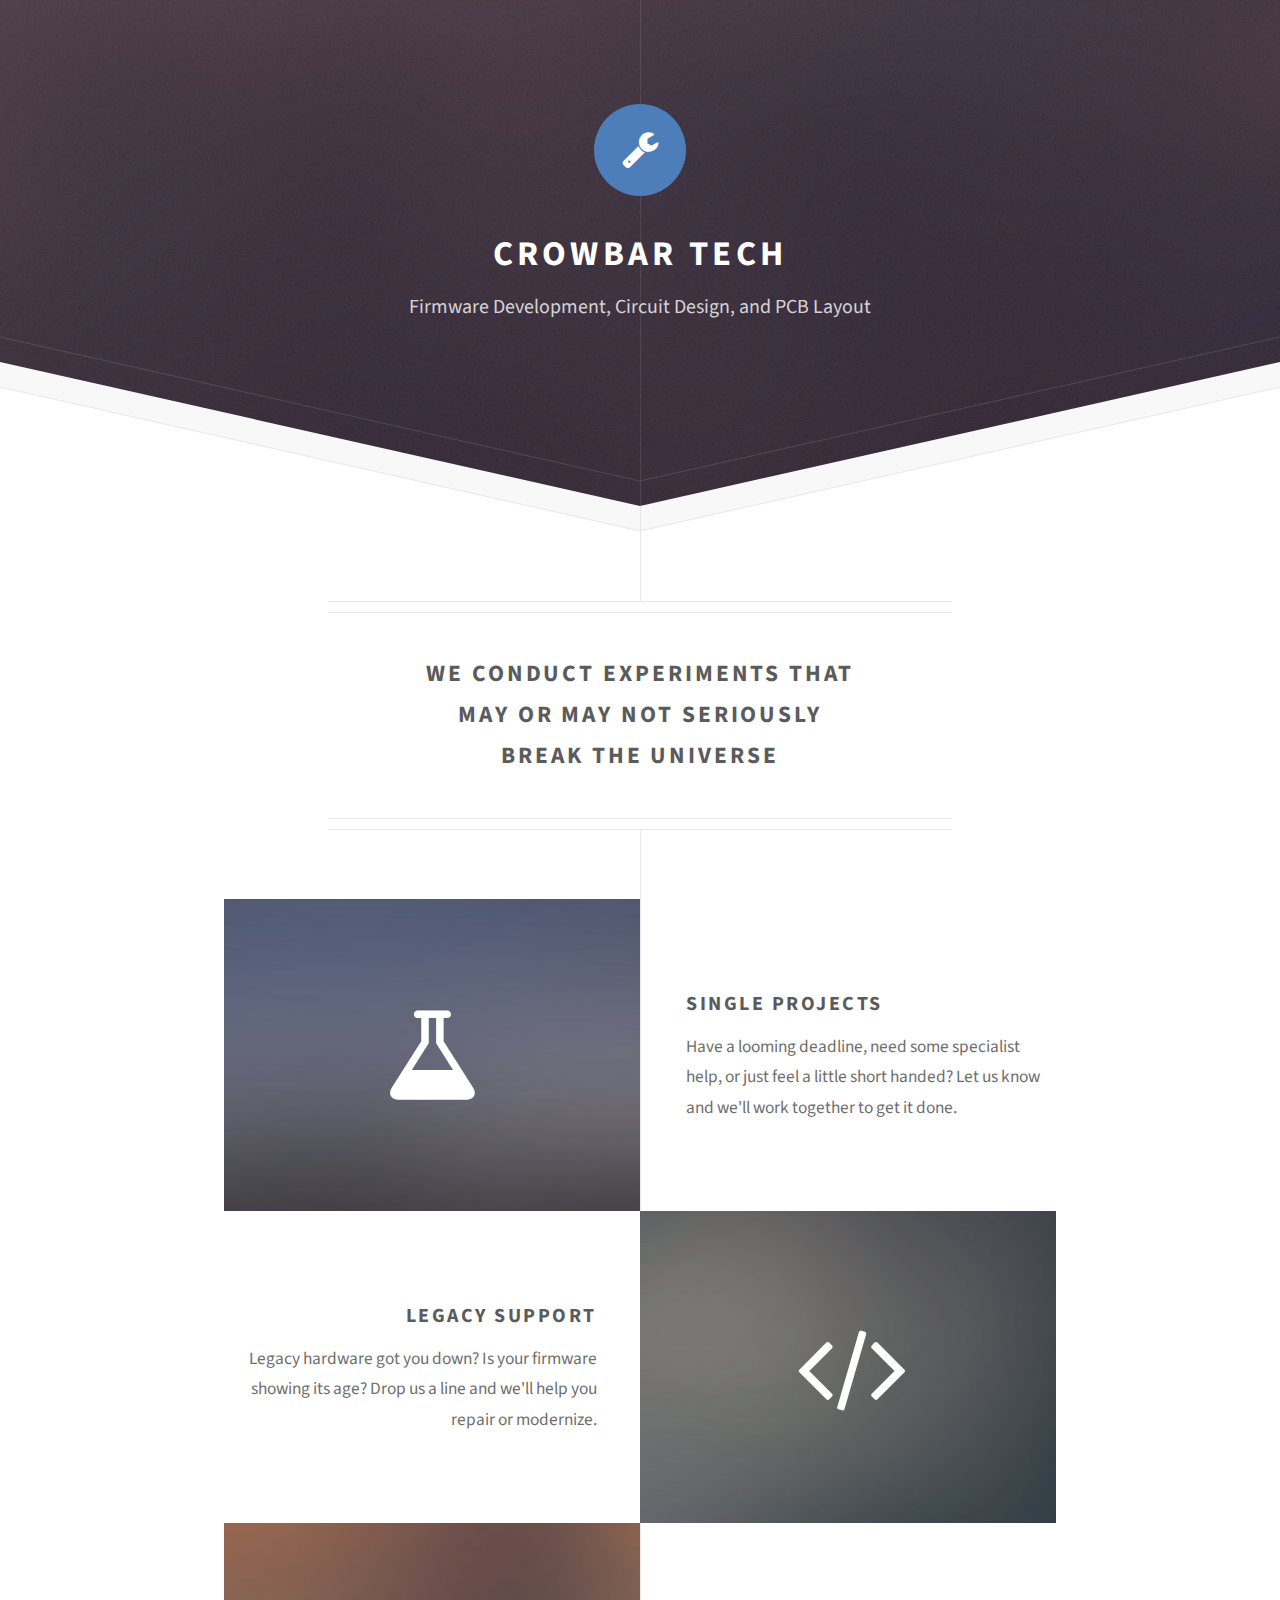
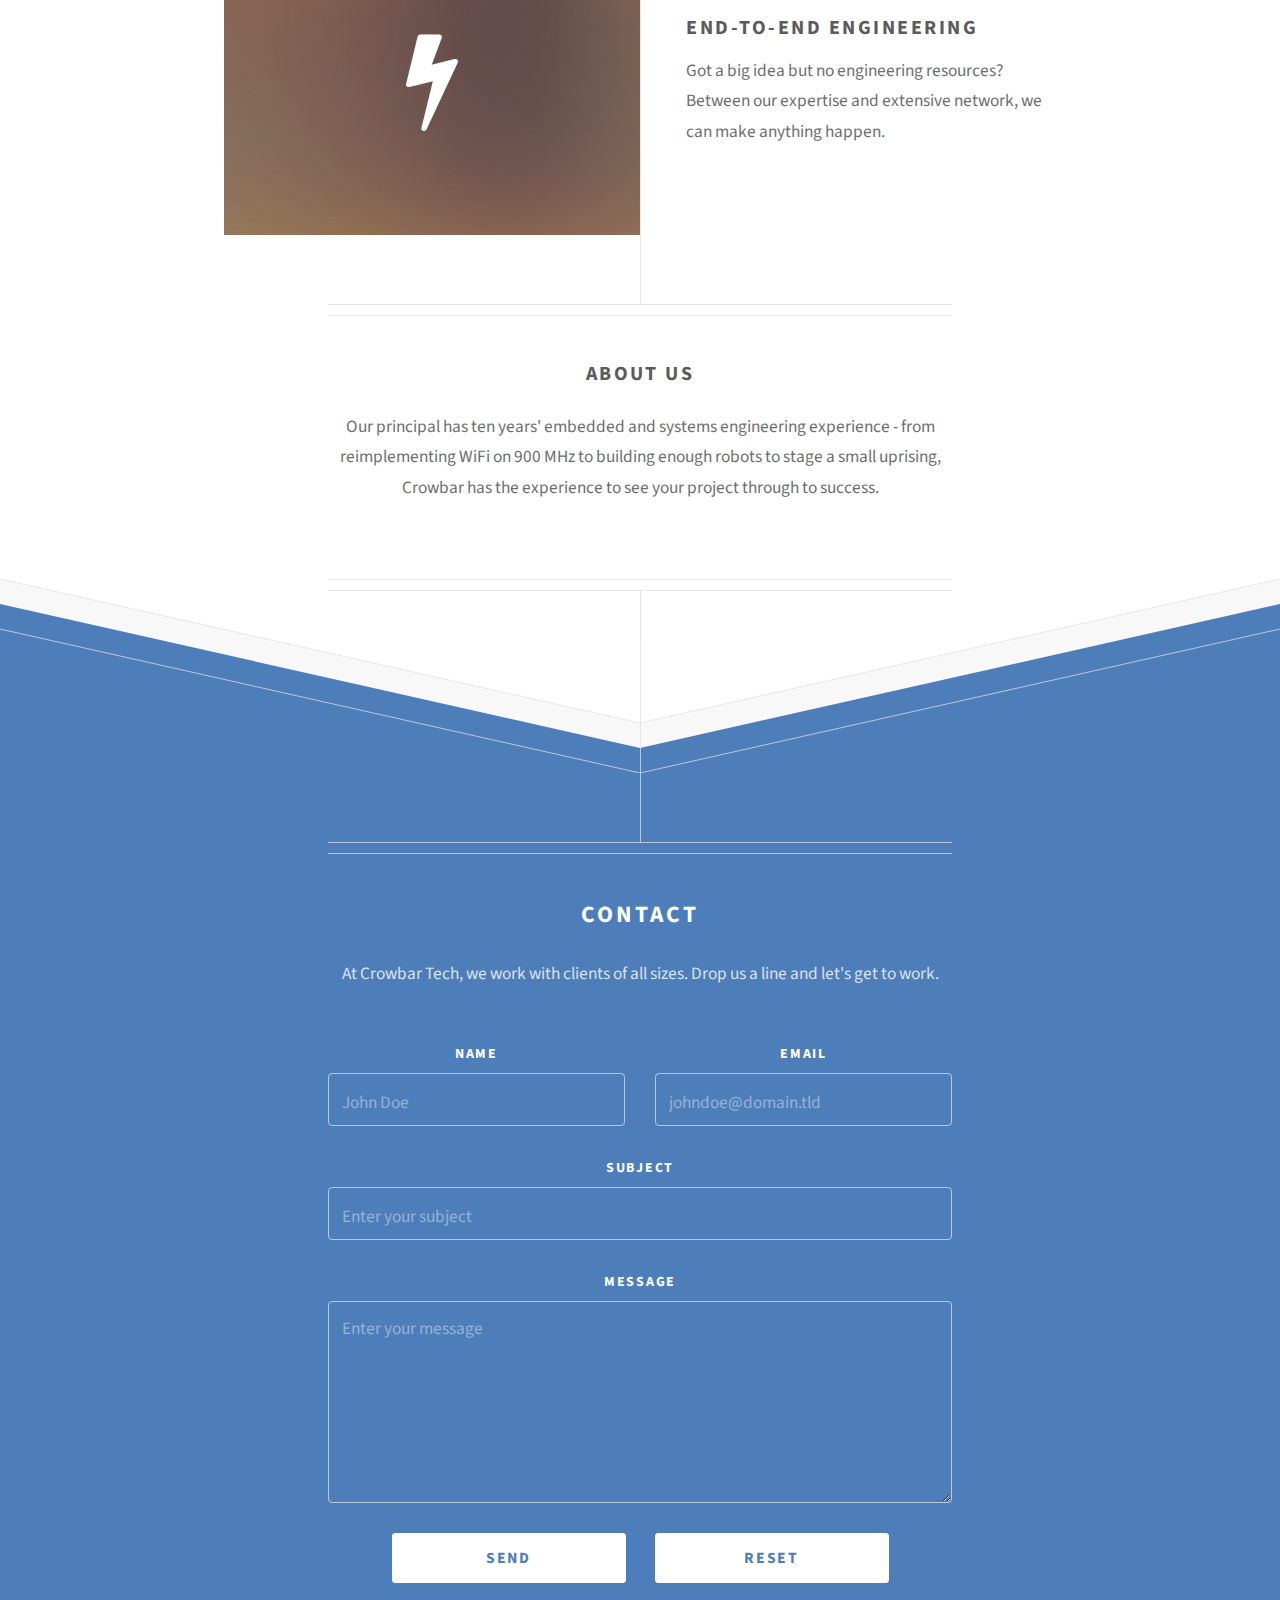
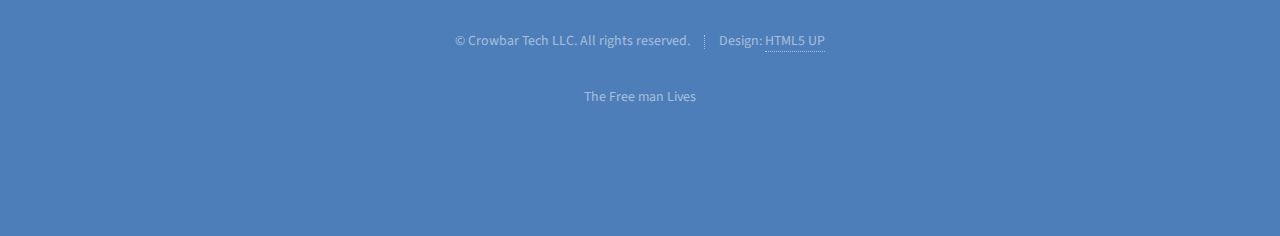
==== commit 9d6ba82f: "Copy refinement and color tweaks" ====
--- a/index.html
+++ b/index.html
@@ -17,15 +17,14 @@
 
     <!-- Header -->
       <div id="header">
-        <span class="logo icon fa-paper-plane-o"></span>
+        <span class="logo icon fa-wrench"></span>
         <h1>Crowbar Tech</h1>
-        <p>We specialize in firmware development, circut design, and pcb layout.
+        <p>Firmware Development, Circuit Design, and PCB Layout
       </div>
 
     <!-- Main -->
       <div id="main">
 
-        <!--
         <header class="major container 75%">
           <h2>We conduct experiments that
           <br />
@@ -33,146 +32,35 @@
           <br />
           break the universe</h2>
         </header>
-        --!>
 
         <div class="box alt container">
           <section class="feature left">
-            <a href="#" class="image icon fa-signal"><img src="images/pic01.jpg" alt="" /></a>
+            <a href="#" class="image icon fa-flask"><img src="images/pic01.jpg" alt="" /></a>
             <div class="content">
               <h3>Single Projects</h3>
-              <p>Do you have a looming deadline, need some specilist help, or just a little short handed? Let us know and we'll work together to get it done.</p>
+              <p>Have a looming deadline, need some specialist help, or just feel a little short handed? Let us know and we'll work together to get it done.</p>
             </div>
           </section>
           <section class="feature right">
             <a href="#" class="image icon fa-code"><img src="images/pic02.jpg" alt="" /></a>
             <div class="content">
               <h3>Legacy Support</h3>
-              <p>Legacy hardware got you down? Is your firmware showing it's age? Drop us a line and we'll help you repair or modernize.</p>
+              <p>Legacy hardware got you down? Is your firmware showing its age? Drop us a line and we'll help you repair or modernize.</p>
             </div>
           </section>
           <section class="feature left">
-            <a href="#" class="image icon fa-mobile"><img src="images/pic03.jpg" alt="" /></a>
+            <a href="#" class="image icon fa-flash"><img src="images/pic03.jpg" alt="" /></a>
             <div class="content">
               <h3>End-to-End Engineering</h3>
-              <p>Do you have a big idea but no engineering resources? Between our staff and extended network, we can make anything happen.</p>
+              <p>Got a big idea but no engineering resources? Between our expertise and extensive network, we can make anything happen.</p>
             </div>
           </section>
         </div>
 
-        <div class="box container">
-          <section>
-            <header>
-              <h3>About us</h3>
-            </header>
-            <p></p>
-          </section>
-          <!--
-          <section>
-            <header>
-              <h3>Blockquote</h3>
-            </header>
-            <blockquote>Fringilla nisl. Donec accumsan interdum nisi, quis tincidunt felis sagittis eget.
-            tempus euismod. Vestibulum ante ipsum primis in faucibus.</blockquote>
-          </section>
-          <section>
-            <header>
-              <h3>Divider</h3>
-            </header>
-            <p>Donec consectetur vestibulum dolor et pulvinar. Etiam vel felis enim, at viverra
-            ligula. Ut porttitor sagittis lorem, quis eleifend nisi ornare vel. Praesent nec orci
-            facilisis leo magna. Cras sit amet urna eros, id egestas urna. Quisque aliquam
-            tempus euismod. Vestibulum ante ipsum primis in faucibus orci luctus et ultrices
-            posuere cubilia.</p>
-            <hr />
-            <p>Donec consectetur vestibulum dolor et pulvinar. Etiam vel felis enim, at viverra
-            ligula. Ut porttitor sagittis lorem, quis eleifend nisi ornare vel. Praesent nec orci
-            facilisis leo magna. Cras sit amet urna eros, id egestas urna. Quisque aliquam
-            tempus euismod. Vestibulum ante ipsum primis in faucibus orci luctus et ultrices
-            posuere cubilia.</p>
-          </section>
-          <section>
-            <header>
-              <h3>Unordered List</h3>
-            </header>
-            <ul class="default">
-              <li>Donec consectetur vestibulum dolor et pulvinar. Etiam vel felis enim, at viverra ligula. Ut porttitor sagittis lorem, quis eleifend nisi ornare vel.</li>
-              <li>Donec consectetur vestibulum dolor et pulvinar. Etiam vel felis enim, at viverra ligula. Ut porttitor sagittis lorem, quis eleifend nisi ornare vel.</li>
-              <li>Donec consectetur vestibulum dolor et pulvinar. Etiam vel felis enim, at viverra ligula. Ut porttitor sagittis lorem, quis eleifend nisi ornare vel.</li>
-              <li>Donec consectetur vestibulum dolor et pulvinar. Etiam vel felis enim, at viverra ligula. Ut porttitor sagittis lorem, quis eleifend nisi ornare vel.</li>
-            </ul>
-          </section>
-          <section>
-            <header>
-              <h3>Ordered List</h3>
-            </header>
-            <ol class="default">
-              <li>Donec consectetur vestibulum dolor et pulvinar. Etiam vel felis enim, at viverra ligula. Ut porttitor sagittis lorem, quis eleifend nisi ornare vel.</li>
-              <li>Donec consectetur vestibulum dolor et pulvinar. Etiam vel felis enim, at viverra ligula. Ut porttitor sagittis lorem, quis eleifend nisi ornare vel.</li>
-              <li>Donec consectetur vestibulum dolor et pulvinar. Etiam vel felis enim, at viverra ligula. Ut porttitor sagittis lorem, quis eleifend nisi ornare vel.</li>
-              <li>Donec consectetur vestibulum dolor et pulvinar. Etiam vel felis enim, at viverra ligula. Ut porttitor sagittis lorem, quis eleifend nisi ornare vel.</li>
-            </ol>
-          </section>
-          <section>
-            <header>
-              <h3>Table</h3>
-            </header>
-            <div class="table-wrapper">
-              <table class="default">
-                <thead>
-                  <tr>
-                    <th>ID</th>
-                    <th>Name</th>
-                    <th>Description</th>
-                    <th>Price</th>
-                  </tr>
-                </thead>
-                <tbody>
-                  <tr>
-                    <td>45815</td>
-                    <td>Something</td>
-                    <td>Ut porttitor sagittis lorem, quis eleifend nisi ornare vel.</td>
-                    <td>29.99</td>
-                  </tr>
-                  <tr>
-                    <td>24524</td>
-                    <td>Nothing</td>
-                    <td>Ut porttitor sagittis lorem, quis eleifend nisi ornare vel.</td>
-                    <td>19.99</td>
-                  </tr>
-                  <tr>
-                    <td>45815</td>
-                    <td>Something</td>
-                    <td>Ut porttitor sagittis lorem, quis eleifend nisi ornare vel.</td>
-                    <td>29.99</td>
-                  </tr>
-                  <tr>
-                    <td>24524</td>
-                    <td>Nothing</td>
-                    <td>Ut porttitor sagittis lorem, quis eleifend nisi ornare vel.</td>
-                    <td>19.99</td>
-                  </tr>
-                </tbody>
-                <tfoot>
-                  <tr>
-                    <td colspan="3"></td>
-                    <td>100.00</td>
-                  </tr>
-                </tfoot>
-              </table>
-            </div>
-          </section>
-          --!>
-        </div>
-
-        <!--
         <footer class="major container 75%">
-          <h3>Get shady with science</h3>
-          <p>Vitae natoque dictum etiam semper magnis enim feugiat amet curabitur tempor orci penatibus. Tellus erat mauris ipsum fermentum etiam vivamus.</p>
-          <ul class="actions">
-            <li><a href="#" class="button">Join our crew</a></li>
-          </ul>
+          <h3>About us</h3>
+            <p>Our principal has ten years' embedded and systems engineering experience - from reimplementing WiFi on 900 MHz to building enough robots to stage a small uprising, Crowbar has the experience to see your project through to success.</p>
         </footer>
-        --!>
 
       </div>
 
@@ -184,7 +72,7 @@
             <h2>Contact</h2>
           </header>
 
-          <p>At Crowbar Tech, we work with clients and teams of all sizes, drop us a line and lets get to work.</p>
+          <p>At Crowbar Tech, we work with clients of all sizes. Drop us a line and let's get to work.</p>
 
             <form action="https://formspree.io/cbjamo@gmail.com" method="post" action="#">
               <div class="row">
@@ -233,6 +121,10 @@
             <li>&copy; Crowbar Tech LLC. All rights reserved.</li><li>Design: <a href="http://html5up.net">HTML5 UP</a></li>
           </ul>
 
+          <ul class="copyright">
+            <p>The Free man Lives</p>
+          </ul>
+
         </div>
       </div>
 
--- a/assets/css/main.css
+++ b/assets/css/main.css
@@ -1824,7 +1824,7 @@
 		-ms-transition: color 0.2s ease-in-out, border-bottom-color 0.2s ease-in-out;
 		transition: color 0.2s ease-in-out, border-bottom-color 0.2s ease-in-out;
 		border-bottom: dotted 1px;
-		color: #4eb980;
+		color: #4e7eb9;
 		text-decoration: none;
 	}
 
@@ -2002,7 +2002,7 @@
 
 	label {
 		display: block;
-		color: #5b5b5b;
+		color: #ffffff;
 		font-size: 0.8em;
 		font-weight: 700;
 		letter-spacing: 0.125em;
@@ -2043,7 +2043,7 @@
 		select:focus,
 		textarea:focus {
 			background: rgba(224, 224, 224, 0.15);
-			border-color: #4eb980;
+			border-color: #4e7eb9;
 		}
 
 	input[type="text"],
@@ -2544,7 +2544,7 @@
 
 			#header a:hover {
 				border-bottom-color: transparent;
-				color: #4eb980;
+				color: #4e7eb9;
 			}
 
 		#header strong, #header b {
@@ -2564,7 +2564,7 @@
 		}
 
 		#header .logo {
-			background: #4eb980;
+			background: #4e7eb9;
 			border-radius: 100%;
 			color: #ffffff;
 			cursor: default;
@@ -2597,7 +2597,7 @@
 
 	#footer {
 		background-attachment: scroll;
-		background-color: #4eb980;
+		background-color: #4e7eb9;
 		background-image: url("images/bottom-3200.svg");
 		background-position: top center;
 		background-repeat: repeat-x;
@@ -2648,7 +2648,7 @@
 		#footer .button {
 			background: #ffffff;
 			box-shadow: inset 0 0 0 1px #ffffff;
-			color: #4eb980;
+			color: #4e7eb9;
 		}
 
 			#footer input[type="submit"]:hover,
@@ -3125,4 +3125,4 @@
 					display: none;
 				}
 
-	}+	}
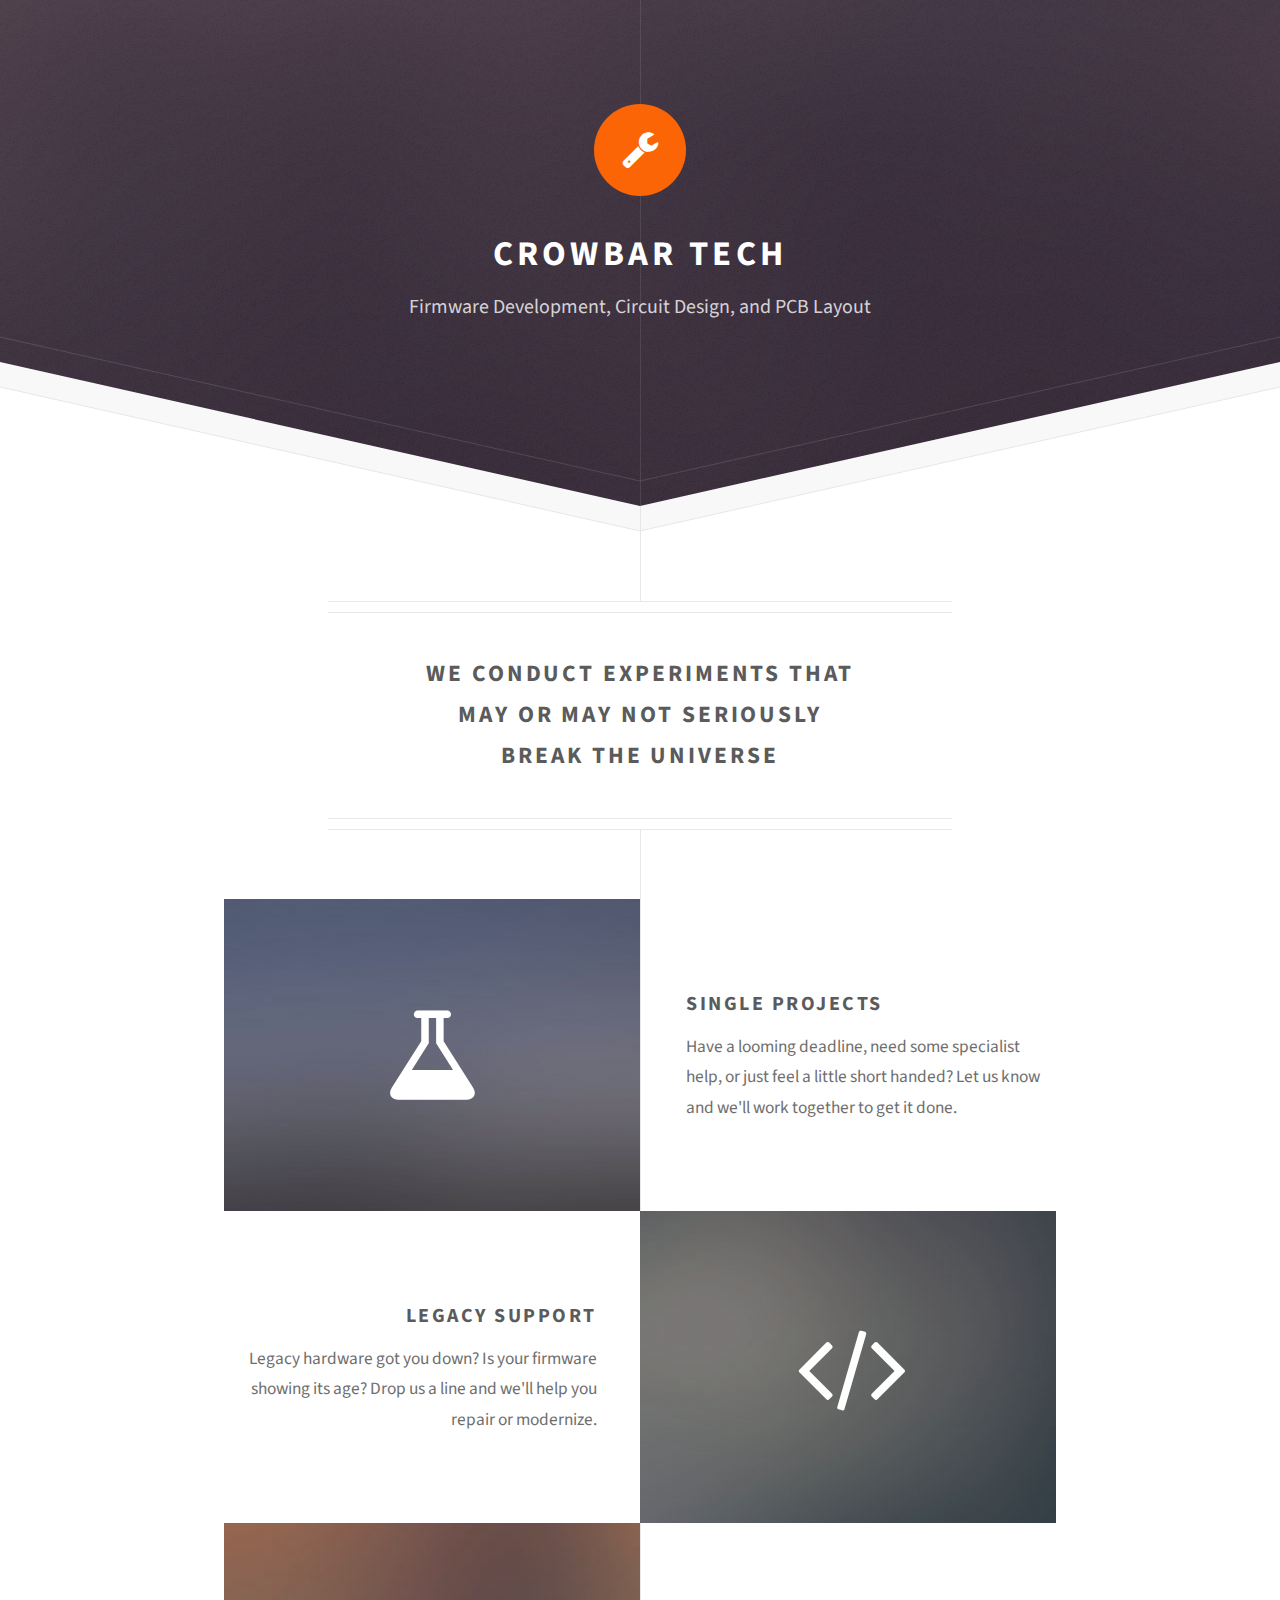
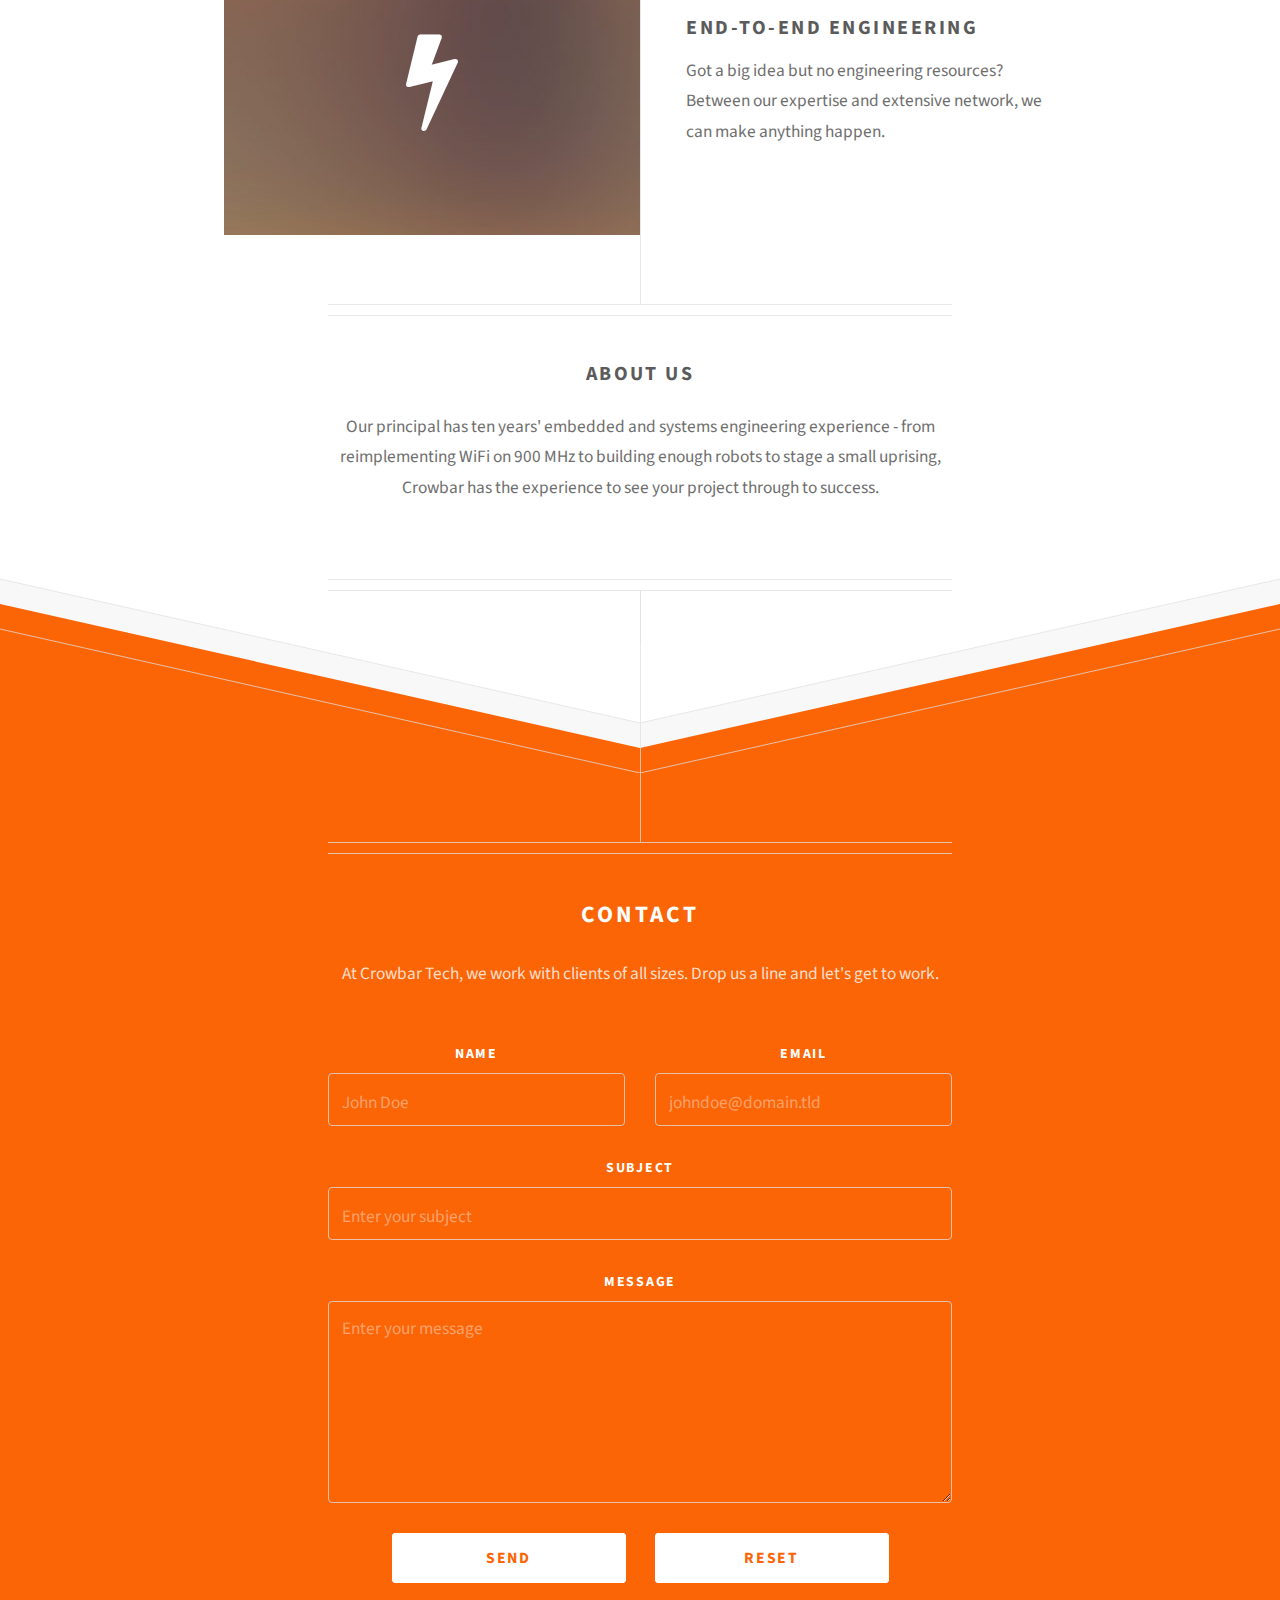
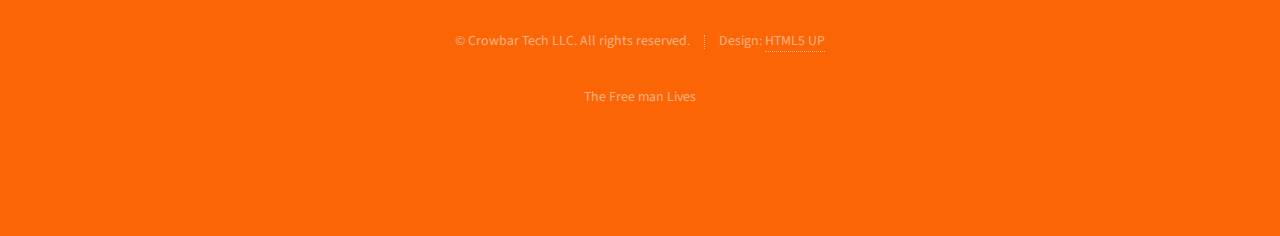
==== commit 99189fc4: "Added google auth" ====
--- a/index.html
+++ b/index.html
@@ -12,6 +12,8 @@
     <!--[if lte IE 8]><script src="assets/js/ie/html5shiv.js"></script><![endif]-->
     <link rel="stylesheet" href="assets/css/main.css" />
     <!--[if lte IE 8]><link rel="stylesheet" href="assets/css/ie8.css" /><![endif]-->
+    <link rel="icon" href="images/favicon.ico" type="image/x-icon" />
+    <meta name="google-site-verification" content="r0Yv9L-dgVN7Pc6zUTmlbS551UU0AvkTF1bFhrvLpBM" />
   </head>
   <body>
 
--- a/assets/css/main.css
+++ b/assets/css/main.css
@@ -1824,7 +1824,7 @@
 		-ms-transition: color 0.2s ease-in-out, border-bottom-color 0.2s ease-in-out;
 		transition: color 0.2s ease-in-out, border-bottom-color 0.2s ease-in-out;
 		border-bottom: dotted 1px;
-		color: #4e7eb9;
+		color: #fb6506;
 		text-decoration: none;
 	}
 
@@ -2043,7 +2043,7 @@
 		select:focus,
 		textarea:focus {
 			background: rgba(224, 224, 224, 0.15);
-			border-color: #4e7eb9;
+			border-color: #fb6506;
 		}
 
 	input[type="text"],
@@ -2544,7 +2544,7 @@
 
 			#header a:hover {
 				border-bottom-color: transparent;
-				color: #4e7eb9;
+				color: #fb6506;
 			}
 
 		#header strong, #header b {
@@ -2564,7 +2564,7 @@
 		}
 
 		#header .logo {
-			background: #4e7eb9;
+			background: #fb6506;
 			border-radius: 100%;
 			color: #ffffff;
 			cursor: default;
@@ -2597,7 +2597,7 @@
 
 	#footer {
 		background-attachment: scroll;
-		background-color: #4e7eb9;
+		background-color: #fb6506;
 		background-image: url("images/bottom-3200.svg");
 		background-position: top center;
 		background-repeat: repeat-x;
@@ -2648,7 +2648,7 @@
 		#footer .button {
 			background: #ffffff;
 			box-shadow: inset 0 0 0 1px #ffffff;
-			color: #4e7eb9;
+			color: #fb6506;
 		}
 
 			#footer input[type="submit"]:hover,
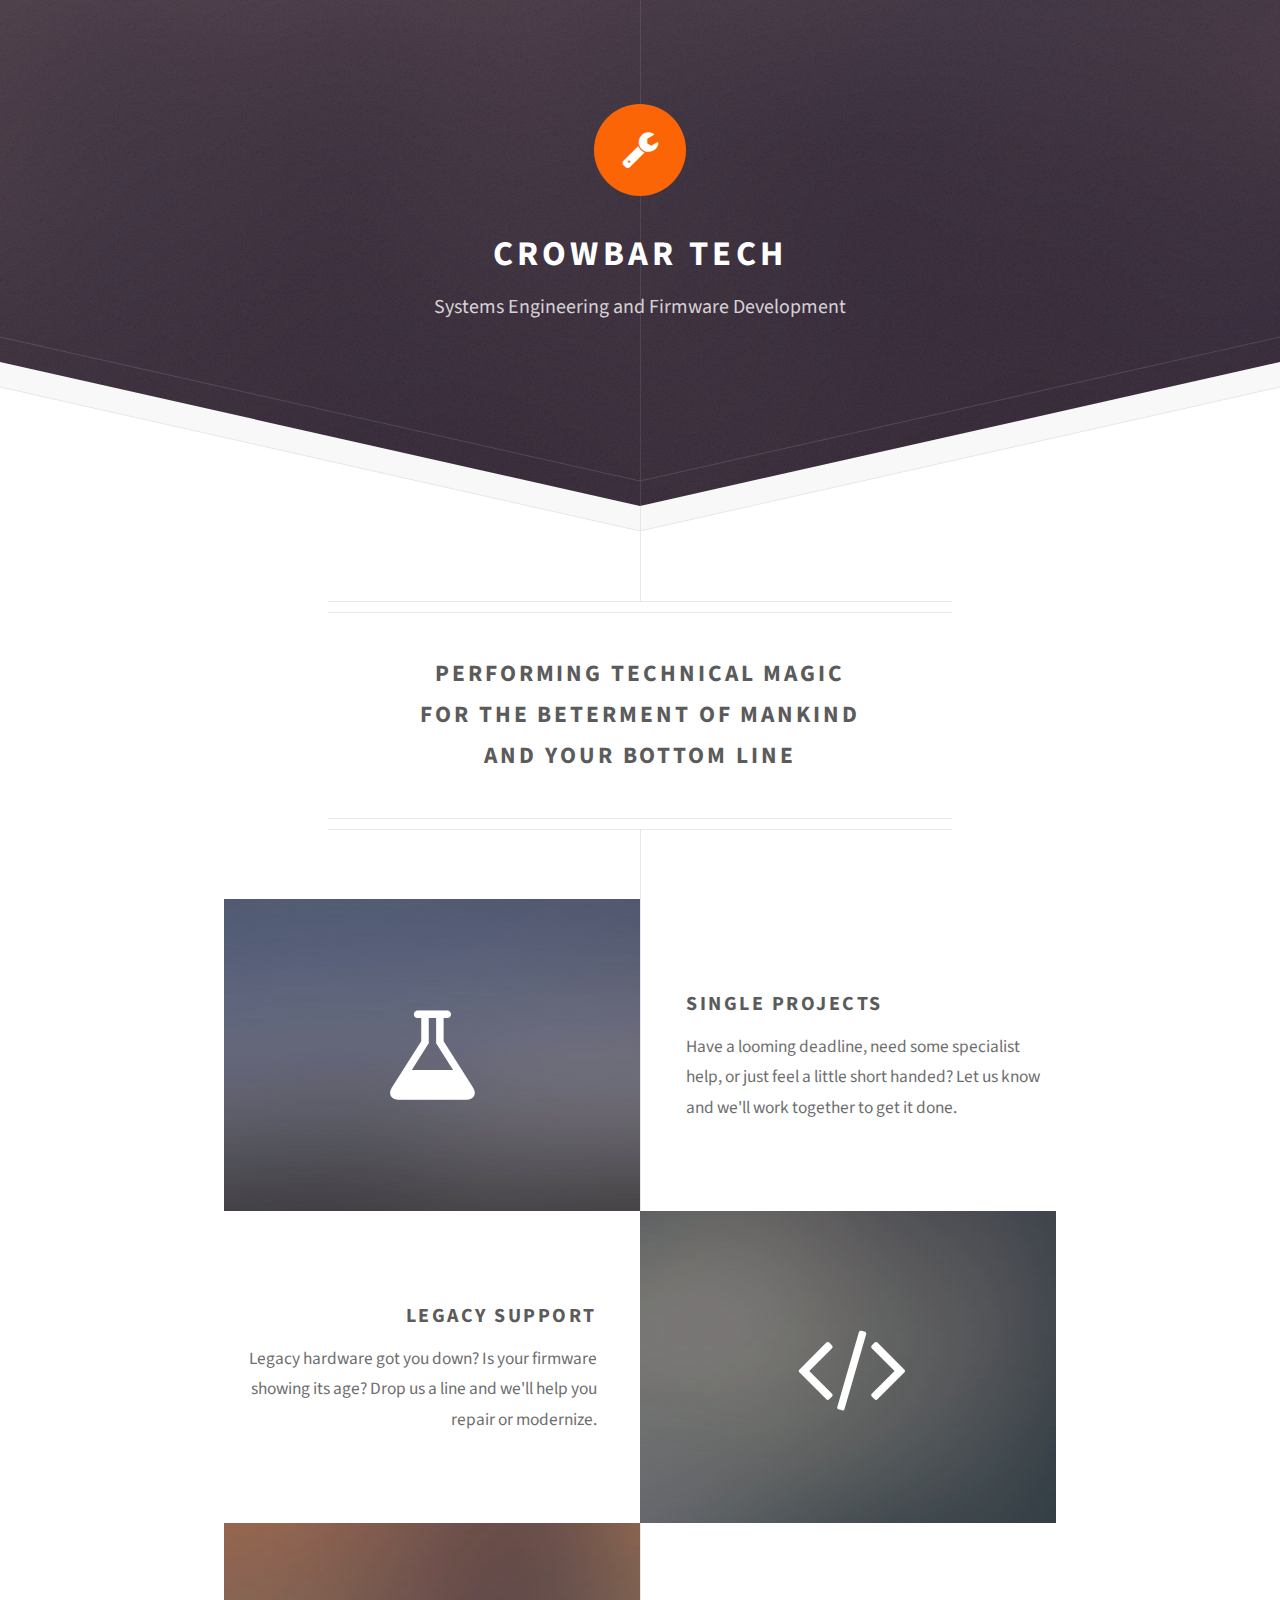
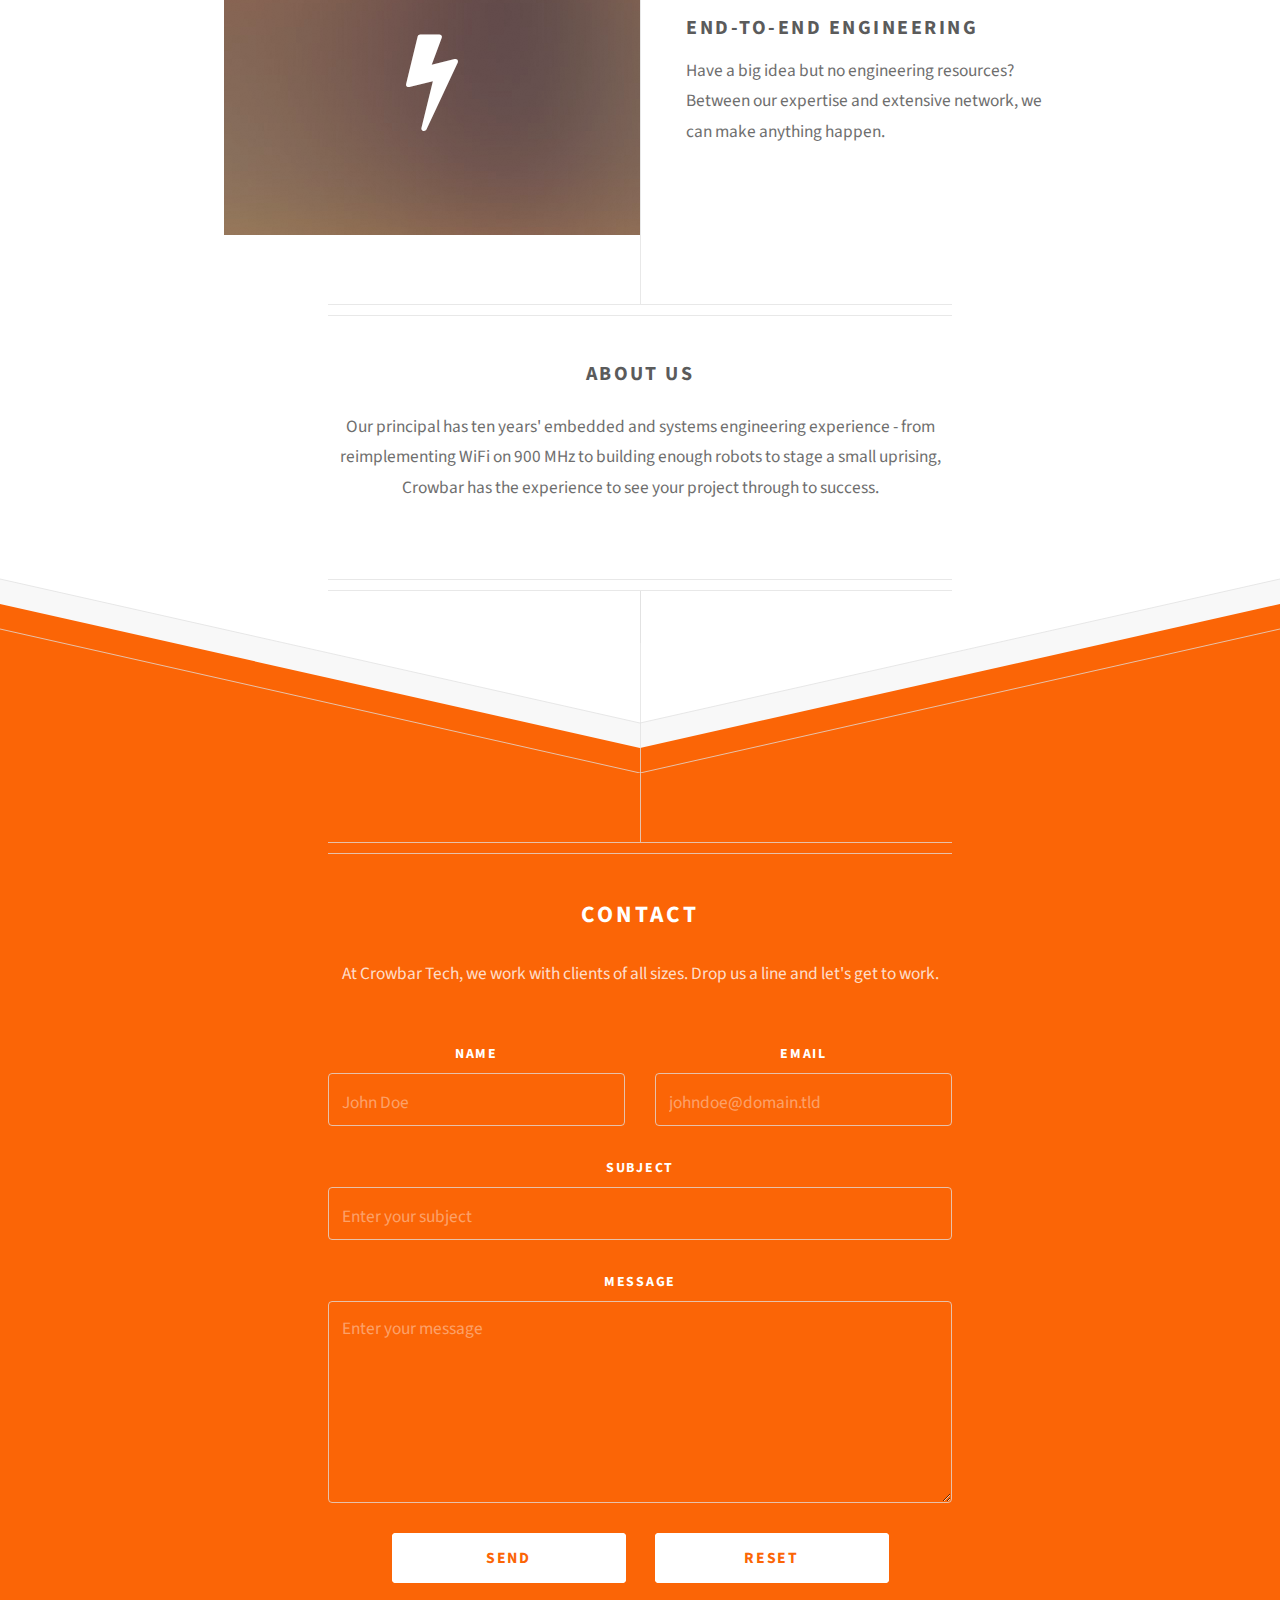
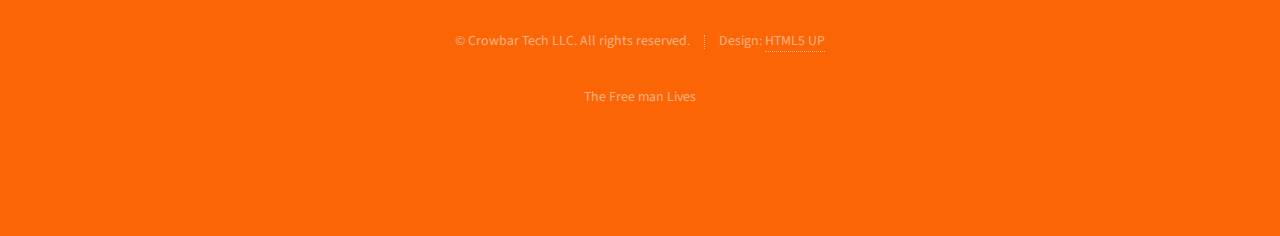
==== commit 37b8c83e: "Updated tag lines" ====
--- a/index.html
+++ b/index.html
@@ -21,18 +21,20 @@
       <div id="header">
         <span class="logo icon fa-wrench"></span>
         <h1>Crowbar Tech</h1>
-        <p>Firmware Development, Circuit Design, and PCB Layout
+        <p>Systems Engineering and Firmware Development
       </div>
 
     <!-- Main -->
       <div id="main">
 
         <header class="major container 75%">
-          <h2>We conduct experiments that
-          <br />
-          may or may not seriously
-          <br />
-          break the universe</h2>
+          <h2>
+            Performing Technical Magic
+            <br />
+            For the Beterment of Mankind
+            <br />
+            And your Bottom Line
+          </h2>
         </header>
 
         <div class="box alt container">
@@ -54,7 +56,7 @@
             <a href="#" class="image icon fa-flash"><img src="images/pic03.jpg" alt="" /></a>
             <div class="content">
               <h3>End-to-End Engineering</h3>
-              <p>Got a big idea but no engineering resources? Between our expertise and extensive network, we can make anything happen.</p>
+              <p>Have a big idea but no engineering resources? Between our expertise and extensive network, we can make anything happen.</p>
             </div>
           </section>
         </div>
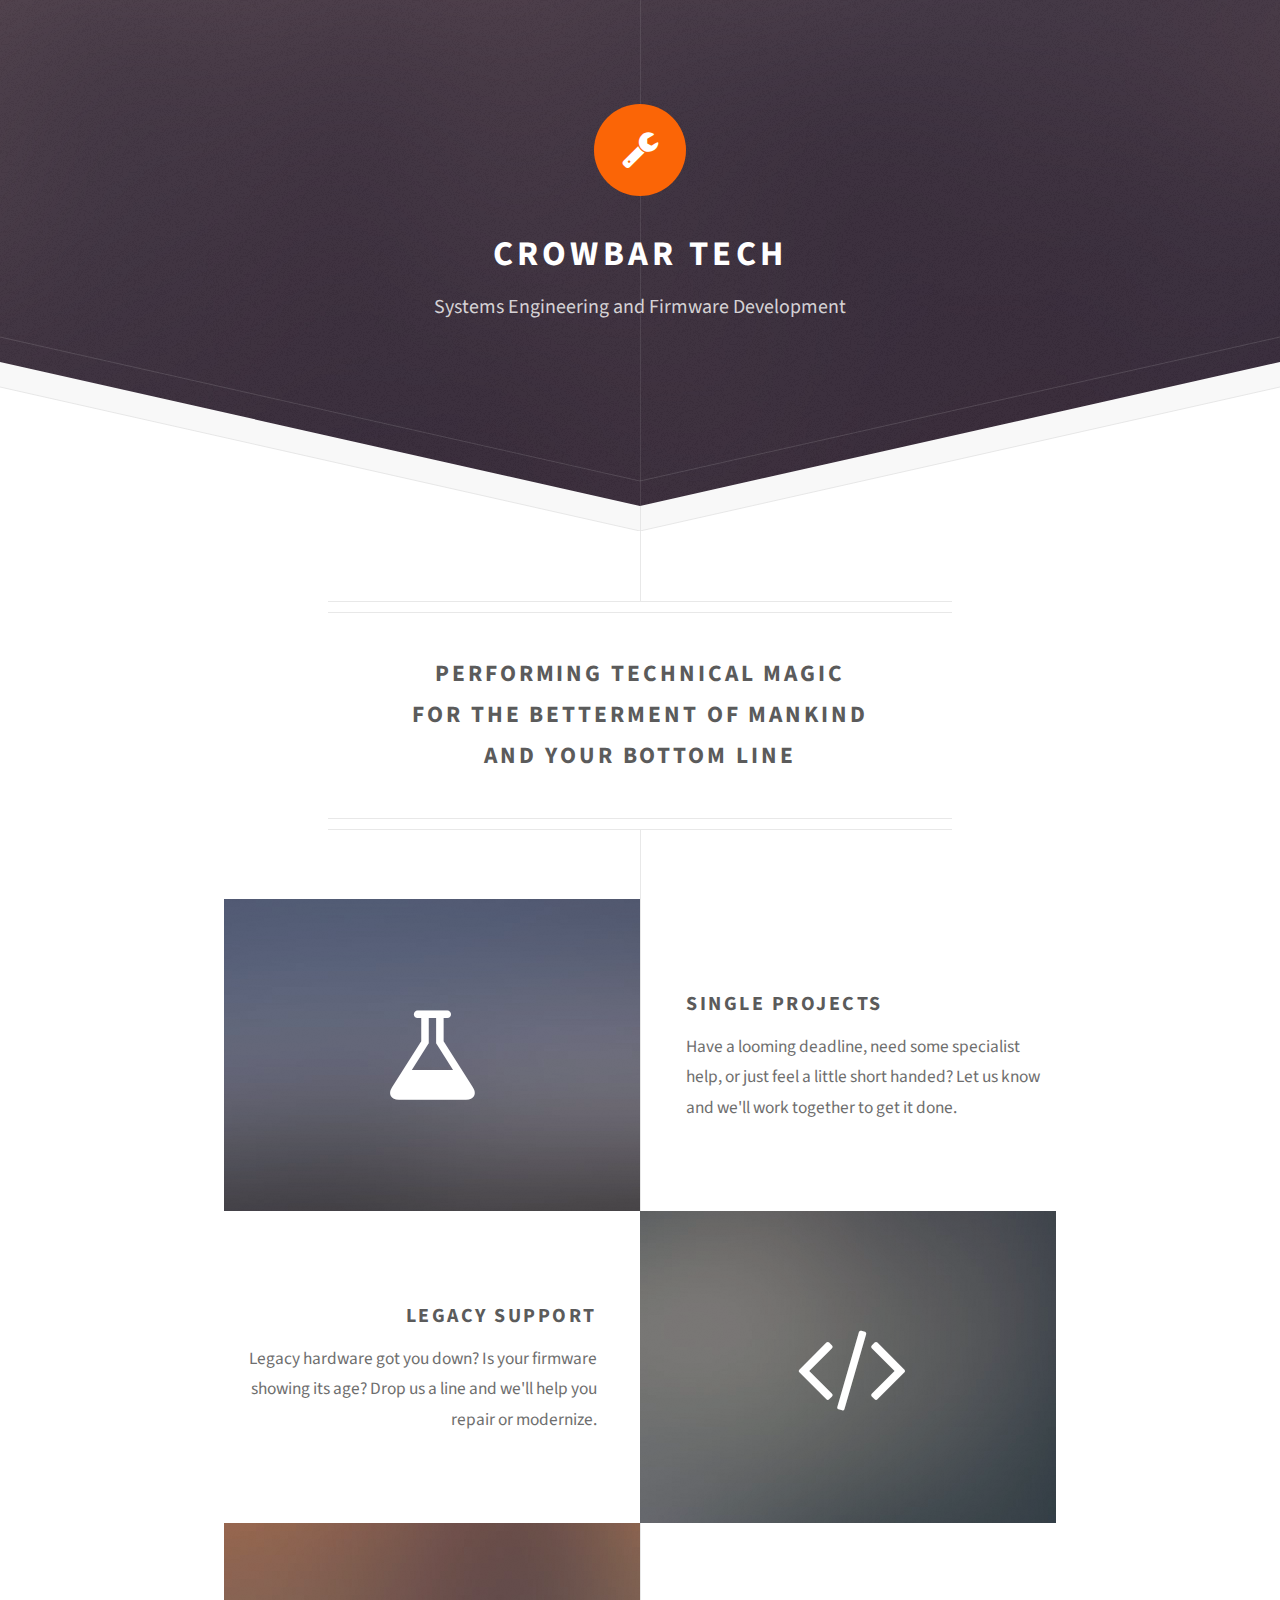
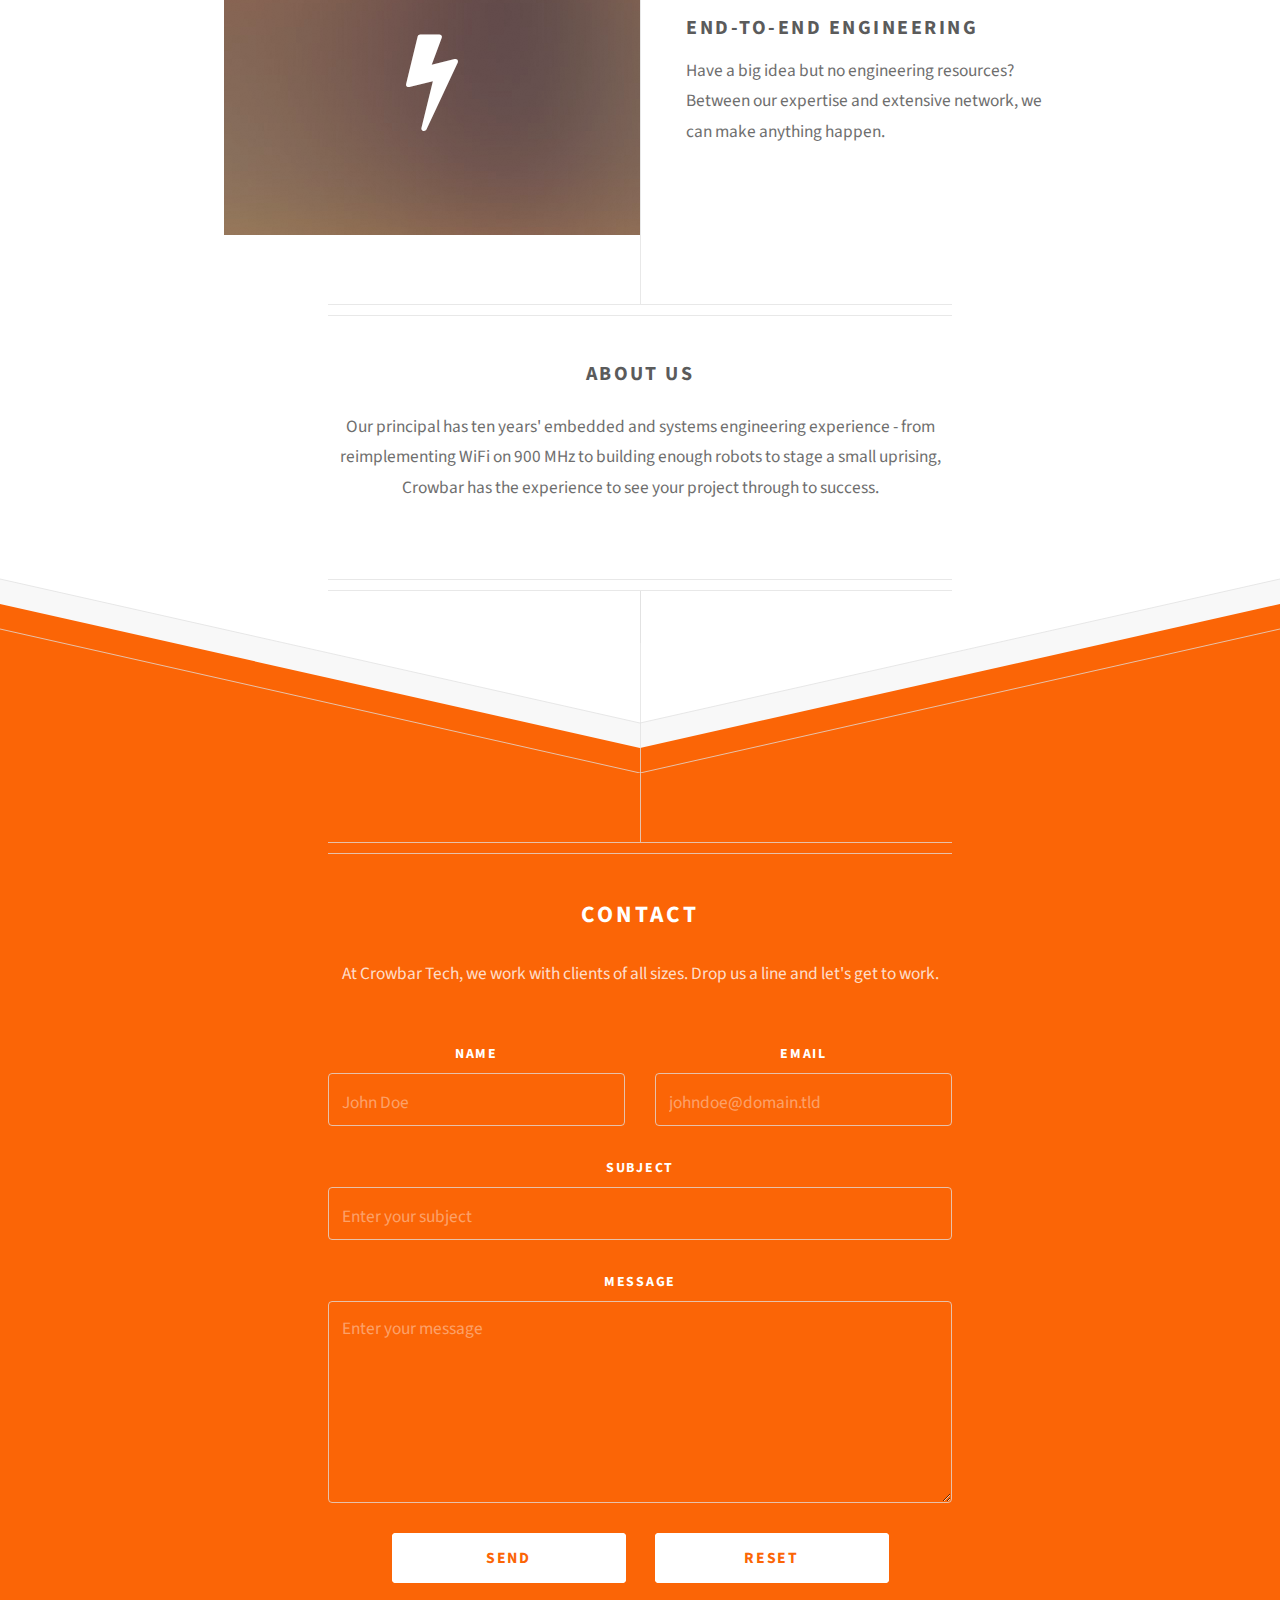
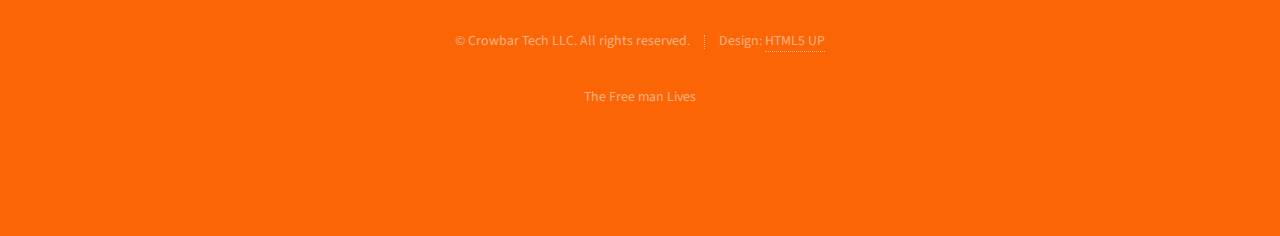
==== commit 47f4fa56: "Update index.html" ====
--- a/index.html
+++ b/index.html
@@ -31,7 +31,7 @@
           <h2>
             Performing Technical Magic
             <br />
-            For the Beterment of Mankind
+            For the Betterment of Mankind
             <br />
             And your Bottom Line
           </h2>
@@ -139,5 +139,16 @@
       <!--[if lte IE 8]><script src="assets/js/ie/respond.min.js"></script><![endif]-->
       <script src="assets/js/main.js"></script>
 
+    <script>
+      (function(i,s,o,g,r,a,m){i['GoogleAnalyticsObject']=r;i[r]=i[r]||function(){
+      (i[r].q=i[r].q||[]).push(arguments)},i[r].l=1*new Date();a=s.createElement(o),
+      m=s.getElementsByTagName(o)[0];a.async=1;a.src=g;m.parentNode.insertBefore(a,m)
+      })(window,document,'script','https://www.google-analytics.com/analytics.js','ga');
+
+      ga('create', 'UA-81791502-1', 'auto');
+      ga('send', 'pageview');
+
+    </script>
+
   </body>
 </html>
